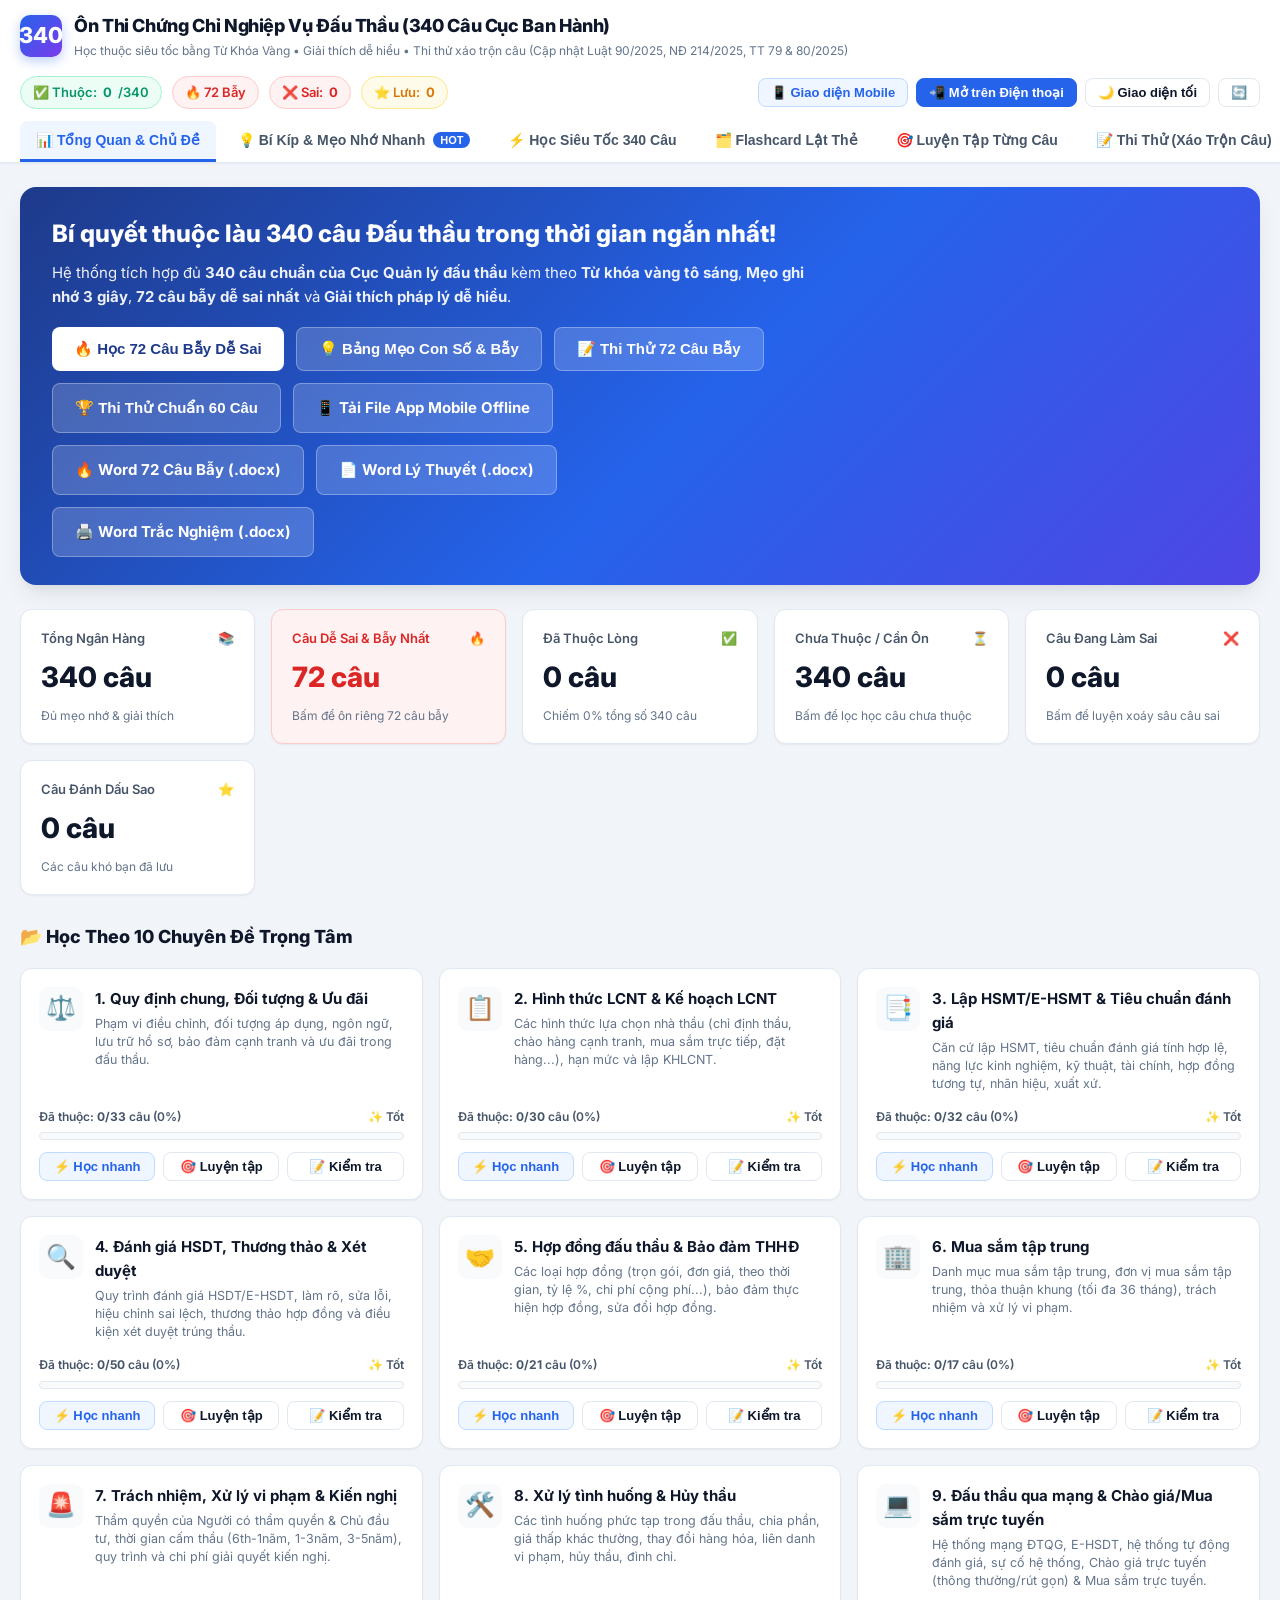
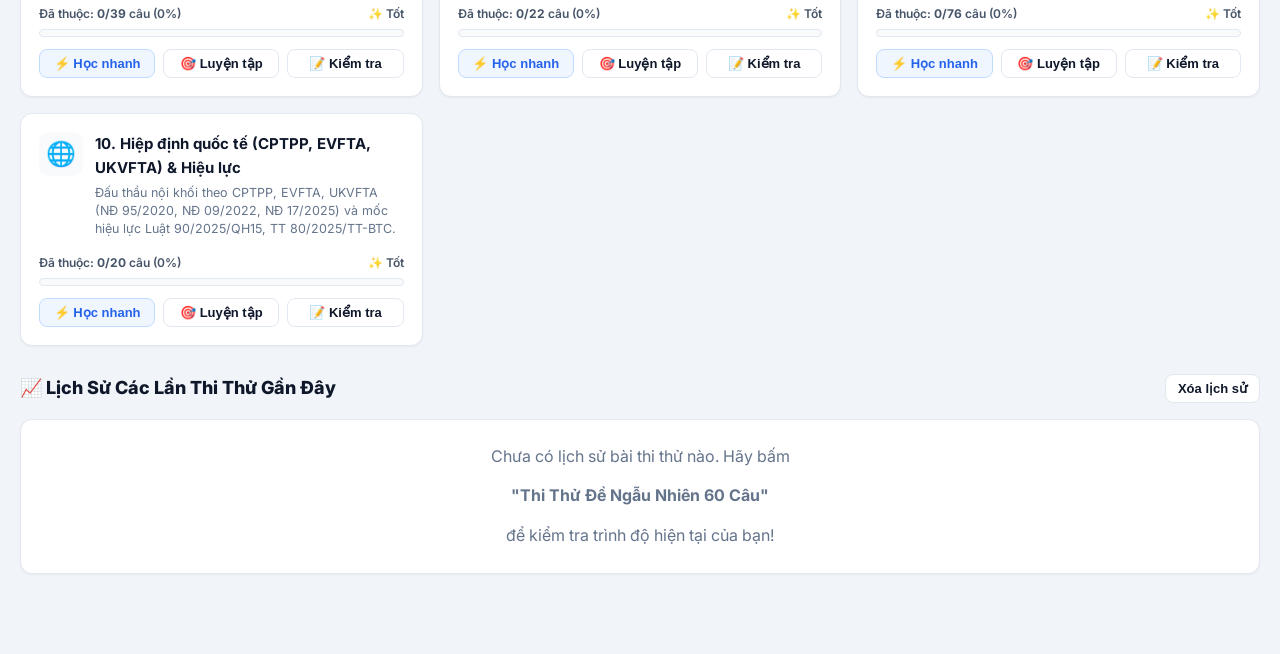
==== index.html @ 9c7d1724 "Build phan mem on thi 340 cau Dau thau (Web, Mobile PWA, Word & PDF)" ====
<!DOCTYPE html>
<html lang="vi" data-theme="light">
<head>
  <meta charset="UTF-8" />
  <meta name="viewport" content="width=device-width, initial-scale=1.0, maximum-scale=1.0, user-scalable=no, viewport-fit=cover" />
  <meta name="theme-color" content="#1e3a8a" />
  <meta name="apple-mobile-web-app-capable" content="yes" />
  <meta name="apple-mobile-web-app-status-bar-style" content="black-translucent" />
  <meta name="apple-mobile-web-app-title" content="Đấu Thầu 340" />
  <link rel="manifest" href="manifest.json" />
  <title>Học Nhanh 340 Câu Chứng Chỉ Đấu Thầu – Mẹo Nhớ & Thi Thử</title>
  <link rel="preconnect" href="https://fonts.googleapis.com">
  <link rel="preconnect" href="https://fonts.gstatic.com" crossorigin>
  <link href="https://fonts.googleapis.com/css2?family=Inter:wght@400;500;600;700;800&display=swap" rel="stylesheet">
  <link rel="stylesheet" href="styles.css" />
</head>
<body>
  <!-- Header -->
  <header class="app-header">
    <div class="header-top">
      <div class="brand">
        <div class="brand-logo">340</div>
        <div class="brand-text">
          <h1>Ôn Thi Chứng Chỉ Nghiệp Vụ Đấu Thầu (340 Câu Cục Ban Hành)</h1>
          <p>Học thuộc siêu tốc bằng Từ Khóa Vàng • Giải thích dễ hiểu • Thi thử xáo trộn câu (Cập nhật Luật 90/2025, NĐ 214/2025, TT 79 & 80/2025)</p>
        </div>
      </div>

      <div class="header-stats-bar">
        <span class="mini-stat success" onclick="openSpeedWithFilter('MASTERED')" style="cursor:pointer;" title="Số câu bạn đã đánh dấu thuộc lòng">
          ✅ Thuộc: <strong id="hdr-mastered">0</strong>/340
        </span>
        <span class="mini-stat danger" onclick="openSpeedWithFilter('TRAP')" style="cursor:pointer;" title="Bấm để xem 72 câu bẫy dễ sai nhất">
          🔥 72 Bẫy
        </span>
        <span class="mini-stat danger" onclick="openPracticeWithFilter('WRONG')" style="cursor:pointer;" title="Số câu bạn từng chọn sai">
          ❌ Sai: <strong id="hdr-wrong">0</strong>
        </span>
        <span class="mini-stat warning" onclick="openSpeedWithFilter('BOOKMARKED')" style="cursor:pointer;" title="Số câu bạn đánh dấu sao">
          ⭐ Lưu: <strong id="hdr-bookmarked">0</strong>
        </span>
      </div>

      <div class="header-actions">
        <button class="btn btn-sm btn-outline-primary" id="btn-mobile-view-toggle" title="Chuyển đổi giao diện Điện thoại / Máy tính">
          📱 Giao diện Mobile
        </button>
        <button class="btn btn-sm btn-primary" id="btn-open-qr-modal" title="Quét mã QR hoặc tải bản Mobile Offline về điện thoại">
          📲 Mở trên Điện thoại
        </button>
        <button class="btn btn-sm" id="btn-theme-toggle" title="Đổi giao diện Sáng / Tối">
          🌙 Tối
        </button>
        <button class="btn btn-sm" id="btn-reset-progress" title="Xóa tiến độ học để học lại từ đầu">
          🔄
        </button>
      </div>
    </div>

    <nav class="nav-tabs">
      <button class="nav-tab active" data-tab="tab-dashboard">
        📊 Tổng Quan & Chủ Đề
      </button>
      <button class="nav-tab" data-tab="tab-tips">
        💡 Bí Kíp & Mẹo Nhớ Nhanh <span class="nav-badge">HOT</span>
      </button>
      <button class="nav-tab" data-tab="tab-speed">
        ⚡ Học Siêu Tốc 340 Câu
      </button>
      <button class="nav-tab" data-tab="tab-flashcard">
        🗂️ Flashcard Lật Thẻ
      </button>
      <button class="nav-tab" data-tab="tab-practice">
        🎯 Luyện Tập Từng Câu
      </button>
      <button class="nav-tab" data-tab="tab-exam">
        📝 Thi Thử (Xáo Trộn Câu)
      </button>
    </nav>
  </header>

  <!-- Main Content -->
  <main class="main-container">
    <!-- TAB 1: DASHBOARD -->
    <section id="tab-dashboard" class="tab-panel active">
      <div class="hero-banner">
        <div class="hero-content">
          <h2>Bí quyết thuộc làu 340 câu Đấu thầu trong thời gian ngắn nhất!</h2>
          <p>
            Hệ thống tích hợp đủ <strong>340 câu chuẩn của Cục Quản lý đấu thầu</strong> kèm theo <strong>Từ khóa vàng tô sáng</strong>, <strong>Mẹo ghi nhớ 3 giây</strong>, <strong>72 câu bẫy dễ sai nhất</strong> và <strong>Giải thích pháp lý dễ hiểu</strong>.
          </p>
          <div class="hero-actions">
            <button class="btn btn-lg btn-white" onclick="openSpeedWithFilter('TRAP')">
              🔥 Học 72 Câu Bẫy Dễ Sai
            </button>
            <button class="btn btn-lg btn-glass" onclick="switchTab('tab-tips')">
              💡 Bảng Mẹo Con Số & Bẫy
            </button>
            <button class="btn btn-lg btn-glass" onclick="startTrapExam()">
              📝 Thi Thử 72 Câu Bẫy
            </button>
            <button class="btn btn-lg btn-glass" onclick="startQuickExam(60, 60)">
              🏆 Thi Thử Chuẩn 60 Câu
            </button>
            <a class="btn btn-lg btn-glass" href="On_Thi_Dau_Thau_340_Mobile_Offline.html" download>
              📱 Tải File App Mobile Offline
            </a>
            <a class="btn btn-lg btn-glass" href="3_Bo_72_Cau_Hoi_De_Sai_Va_Nhieu_Bay_Nhat.docx" download>
              🔥 Word 72 Câu Bẫy (.docx)
            </a>
            <a class="btn btn-lg btn-glass" href="1_Tai_Lieu_Hoc_Ly_Thuyet_Va_Meo_Nho_340_Cau_Dau_Thau.docx" download>
              📄 Word Lý Thuyết (.docx)
            </a>
            <a class="btn btn-lg btn-glass" href="2_Bo_De_Trac_Nghiem_340_Cau_In_Tiet_Kiem_Giay.docx" download>
              🖨️ Word Trắc Nghiệm (.docx)
            </a>
          </div>
        </div>
      </div>

      <div class="stats-grid">
        <div class="stat-card" onclick="openSpeedWithFilter('ALL')">
          <div class="stat-card-header">
            <span>Tổng Ngân Hàng</span>
            <span>📚</span>
          </div>
          <div class="stat-card-value">340 câu</div>
          <div class="stat-card-sub">Đủ mẹo nhớ & giải thích</div>
        </div>

        <div class="stat-card" onclick="openSpeedWithFilter('TRAP')" style="border-color: var(--danger-border); background: var(--danger-light);">
          <div class="stat-card-header">
            <span style="color:var(--danger)">Câu Dễ Sai & Bẫy Nhất</span>
            <span>🔥</span>
          </div>
          <div class="stat-card-value" style="color:var(--danger)">72 câu</div>
          <div class="stat-card-sub">Bấm để ôn riêng 72 câu bẫy</div>
        </div>

        <div class="stat-card" onclick="openSpeedWithFilter('MASTERED')">
          <div class="stat-card-header">
            <span>Đã Thuộc Lòng</span>
            <span>✅</span>
          </div>
          <div class="stat-card-value" id="dash-mastered">0</div>
          <div class="stat-card-sub" id="dash-mastered-pct">Chiếm 0% tổng số câu</div>
        </div>

        <div class="stat-card" onclick="openSpeedWithFilter('UNLEARNED')">
          <div class="stat-card-header">
            <span>Chưa Thuộc / Cần Ôn</span>
            <span>⏳</span>
          </div>
          <div class="stat-card-value" id="dash-unlearned">340</div>
          <div class="stat-card-sub">Bấm để lọc học câu chưa thuộc</div>
        </div>

        <div class="stat-card" onclick="openPracticeWithFilter('WRONG')">
          <div class="stat-card-header">
            <span>Câu Đang Làm Sai</span>
            <span>❌</span>
          </div>
          <div class="stat-card-value" id="dash-wrong">0</div>
          <div class="stat-card-sub">Bấm để luyện xoáy sâu câu sai</div>
        </div>

        <div class="stat-card" onclick="openSpeedWithFilter('BOOKMARKED')">
          <div class="stat-card-header">
            <span>Câu Đánh Dấu Sao</span>
            <span>⭐</span>
          </div>
          <div class="stat-card-value" id="dash-bookmarked">0</div>
          <div class="stat-card-sub">Các câu khó bạn đã lưu</div>
        </div>
      </div>

      <div class="section-header">
        <div class="section-title">📂 Học Theo 10 Chuyên Đề Trọng Tâm</div>
      </div>
      <div id="topics-grid-container" class="topics-grid"></div>

      <div class="section-header">
        <div class="section-title">📈 Lịch Sử Các Lần Thi Thử Gần Đây</div>
        <button class="btn btn-sm" id="btn-clear-history">Xóa lịch sử</button>
      </div>
      <div id="exam-history-container"></div>
    </section>

    <!-- TAB 2: MASTER TIPS (BÍ KÍP & MẸO NHỚ NHANH) -->
    <section id="tab-tips" class="tab-panel">
      <div class="toolbar-card">
        <div class="toolbar-row" style="justify-content: space-between;">
          <div>
            <h2 style="font-size: 18px; font-weight: 800; margin-bottom: 4px;">
              💡 Tổng Hợp Bí Kíp & Mẹo Ghi Nhớ Hệ Thống 340 Câu
            </h2>
            <p style="font-size: 13px; color: var(--text-secondary);">
              Đọc kỹ 6 bảng quy luật dưới đây giúp bạn giải quyết nhanh hơn 200/340 câu chỉ trong 3 giây! <strong>Chạm vào từng nút [Câu #]</strong> để xem ngay câu hỏi đó.
            </p>
          </div>
          <div class="search-input-wrap" style="max-width: 340px;">
            <span class="search-icon">🔍</span>
            <input type="text" id="tips-search-input" class="input-control" placeholder="Tìm mẹo (VD: 500 triệu, 05 ngày, cấm thầu, bẫy...)" />
          </div>
        </div>
      </div>

      <div id="master-tips-container"></div>
    </section>

    <!-- TAB 3: SPEED STUDY (HỌC SIÊU TỐC 340 CÂU) -->
    <section id="tab-speed" class="tab-panel">
      <div class="toolbar-card collapsible-mobile expanded" id="speed-toolbar-card">
        <button class="btn mobile-filter-toggle-btn" onclick="toggleMobileFilter('speed-toolbar-card')">
          <span>🌪️ Bộ lọc & Chế độ Học Siêu Tốc</span>
          <span>Ẩn/Hiện ▾</span>
        </button>

        <div class="toolbar-collapsible-body">
          <div class="toolbar-row">
            <div class="search-input-wrap">
              <span class="search-icon">🔍</span>
              <input type="text" id="speed-search" class="input-control" placeholder="Tìm số câu (VD: 104) hoặc từ khóa..." />
            </div>

            <select id="speed-topic-filter" class="select-control">
              <option value="ALL">📂 Tất cả 10 chủ đề (340 câu)</option>
            </select>

            <select id="speed-range-filter" class="select-control">
              <option value="ALL">🔢 Tất cả cụm câu (1 - 340)</option>
              <option value="1-50">Cụm 1: Câu 1 – 50</option>
              <option value="51-100">Cụm 2: Câu 51 – 100</option>
              <option value="101-150">Cụm 3: Câu 101 – 150</option>
              <option value="151-200">Cụm 4: Câu 151 – 200</option>
              <option value="201-250">Cụm 5: Câu 201 – 250</option>
              <option value="251-300">Cụm 6: Câu 251 – 300</option>
              <option value="301-340">Cụm 7: Câu 301 – 340</option>
            </select>

            <select id="speed-status-filter" class="select-control">
              <option value="ALL">📌 Mọi trạng thái (340 câu)</option>
              <option value="TRAP">🔥 72 Câu Dễ Sai & Nhiều Bẫy Nhất</option>
              <option value="UNLEARNED">⏳ Chưa thuộc</option>
              <option value="MASTERED">✅ Đã thuộc lòng</option>
              <option value="WRONG">❌ Câu hay làm sai</option>
              <option value="BOOKMARKED">⭐ Câu đánh dấu sao</option>
            </select>
          </div>

          <div class="toolbar-row" style="justify-content: space-between;">
            <div class="mode-toggles">
              <label class="toggle-pill active" id="pill-hl-keywords">
                <input type="checkbox" id="chk-hl-keywords" checked style="display:none;" />
                ✨ Tô sáng Từ Khóa
              </label>

              <label class="toggle-pill" id="pill-only-correct">
                <input type="checkbox" id="chk-only-correct" style="display:none;" />
                🎯 Chỉ hiện Đáp Án Đúng
              </label>

              <label class="toggle-pill" id="pill-recall-mask">
                <input type="checkbox" id="chk-recall-mask" style="display:none;" />
                🙈 Tự nhẩm (Che đáp án)
              </label>

              <button class="btn btn-sm" id="btn-speed-shuffle">
                🔀 Xáo trộn
              </button>
            </div>

            <div style="font-size: 13px; color: var(--text-secondary); font-weight: 600;">
              Hiển thị: <strong id="speed-count-label">340</strong> câu
            </div>
          </div>
        </div>
      </div>

      <div id="speed-list-container"></div>

      <div class="pagination-bar" id="speed-pagination"></div>
    </section>

    <!-- TAB 4: FLASHCARDS (THẺ GHI NHỚ) -->
    <section id="tab-flashcard" class="tab-panel">
      <div class="toolbar-card">
        <div class="toolbar-row" style="justify-content: space-between;">
          <div style="display:flex; gap: 8px; flex-wrap: wrap; align-items: center; flex:1;">
            <select id="fc-topic-filter" class="select-control" style="flex:1; min-width:160px;">
              <option value="ALL">📂 Tất cả 10 chủ đề</option>
            </select>

            <select id="fc-status-filter" class="select-control" style="flex:1; min-width:160px;">
              <option value="ALL">📌 Tất cả thẻ (340)</option>
              <option value="TRAP">🔥 Chỉ 72 thẻ Câu Dễ Sai & Bẫy Nhất</option>
              <option value="UNLEARNED">⏳ Chỉ thẻ Chưa thuộc</option>
              <option value="WRONG">❌ Chỉ thẻ Hay sai</option>
              <option value="BOOKMARKED">⭐ Chỉ thẻ Đánh dấu sao</option>
              <option value="MASTERED">✅ Chỉ thẻ Đã thuộc</option>
            </select>

            <button class="btn btn-sm btn-outline-primary" id="btn-fc-shuffle">
              🔀 Xáo trộn thẻ
            </button>
          </div>

          <div style="font-size: 13.5px; font-weight: 800; color: var(--primary);">
            Thẻ <span id="fc-index-label">1 / 340</span>
          </div>
        </div>
      </div>

      <div class="mobile-swipe-hint">
        👆 Chạm vào thẻ để lật • Vuốt ngang Trái / Phải để chuyển thẻ tiếp theo
      </div>

      <div class="flashcard-container">
        <div class="flashcard-stage">
          <div class="flashcard-box" id="flashcard-box">
            <!-- Dynamic Flashcard Content -->
          </div>
          <div class="fc-hint">
            Phím tắt nhanh: <span class="kbd">Space</span> Lật thẻ • <span class="kbd">←</span> / <span class="kbd">→</span> Chuyển thẻ • <span class="kbd">1</span> Cần ôn lại • <span class="kbd">2</span> Đã thuộc lòng • <span class="kbd">S</span> Đánh dấu sao
          </div>
        </div>

        <div class="fc-controls">
          <button class="btn" id="btn-fc-prev">⬅️ Trước</button>
          <button class="btn btn-outline-warning" id="btn-fc-learning">⏳ Cần ôn</button>
          <button class="btn btn-primary" id="btn-fc-flip">🔄 Lật thẻ</button>
          <button class="btn btn-success" id="btn-fc-mastered">✅ Đã thuộc!</button>
          <button class="btn" id="btn-fc-next">Tiếp ➡️</button>
        </div>
      </div>
    </section>

    <!-- TAB 5: INTERACTIVE PRACTICE (LUYỆN TẬP TỪNG CÂU) -->
    <section id="tab-practice" class="tab-panel">
      <div class="toolbar-card collapsible-mobile" id="prac-toolbar-card">
        <button class="btn mobile-filter-toggle-btn" onclick="toggleMobileFilter('prac-toolbar-card')">
          <span>🎯 Bộ lọc Luyện Tập (<strong id="mob-prac-stat-inline">Đúng: 0 | Sai: 0</strong>)</span>
          <span>Đổi bộ lọc ▾</span>
        </button>

        <div class="toolbar-collapsible-body">
          <div class="toolbar-row" style="justify-content: space-between;">
            <div style="display:flex; gap: 10px; flex-wrap: wrap; align-items: center;">
              <select id="prac-topic-filter" class="select-control">
                <option value="ALL">📂 Tất cả 10 chủ đề (340 câu)</option>
              </select>

              <select id="prac-range-filter" class="select-control">
                <option value="ALL">🔢 Tất cả cụm câu (1 - 340)</option>
                <option value="1-50">Cụm 1: Câu 1 – 50</option>
                <option value="51-100">Cụm 2: Câu 51 – 100</option>
                <option value="101-150">Cụm 3: Câu 101 – 150</option>
                <option value="151-200">Cụm 4: Câu 151 – 200</option>
                <option value="201-250">Cụm 5: Câu 201 – 250</option>
                <option value="251-300">Cụm 6: Câu 251 – 300</option>
                <option value="301-340">Cụm 7: Câu 301 – 340</option>
              </select>

              <select id="prac-status-filter" class="select-control">
                <option value="ALL">📌 Tất cả câu hỏi</option>
                <option value="TRAP">🔥 Chỉ 72 câu Dễ Sai & Bẫy Nhất</option>
                <option value="UNLEARNED">⏳ Chỉ câu Chưa thuộc</option>
                <option value="WRONG">❌ Chỉ câu Hay làm sai</option>
                <option value="BOOKMARKED">⭐ Chỉ câu Đánh dấu sao</option>
                <option value="MASTERED">✅ Chỉ câu Đã thuộc</option>
              </select>

              <label class="toggle-pill" id="pill-prac-shuffle-q">
                <input type="checkbox" id="chk-prac-shuffle-q" style="display:none;" />
                🔀 Xáo trộn câu
              </label>

              <label class="toggle-pill" id="pill-prac-shuffle-opt">
                <input type="checkbox" id="chk-prac-shuffle-opt" style="display:none;" />
                🎲 Xáo trộn đáp án
              </label>
            </div>

            <div style="display:flex; align-items:center; gap: 8px;">
              <span style="font-size: 13px; font-weight: 700; color: var(--text-secondary);">
                Đúng: <strong id="prac-score-correct" style="color:var(--success)">0</strong> |
                Sai: <strong id="prac-score-wrong" style="color:var(--danger)">0</strong>
              </span>
              <button class="btn btn-sm" id="btn-prac-reset-session">Làm mới</button>
            </div>
          </div>
        </div>
      </div>

      <div class="mobile-swipe-hint">
        👆 Chạm chọn đáp án A/B/C/D • Vuốt ngang Trái / Phải để chuyển câu
      </div>

      <div class="exam-layout">
        <div id="prac-question-area"></div>

        <aside class="exam-sidebar">
          <div style="display:flex; justify-content:space-between; align-items:center; margin-bottom:10px;">
            <h3 style="font-size:14.5px; font-weight:800;">Bảng Câu Hỏi Luyện Tập</h3>
            <span id="prac-progress-text" style="font-size:12.5px; color:var(--text-muted); font-weight:600;">1 / 340</span>
          </div>
          <div id="prac-palette" class="palette-grid"></div>
          <div style="font-size: 12px; color: var(--text-muted); line-height: 1.5;">
            💡 <strong>Mẹo thao tác nhanh:</strong> Bấm phím <span class="kbd">A</span> <span class="kbd">B</span> <span class="kbd">C</span> <span class="kbd">D</span> hoặc <span class="kbd">1</span> <span class="kbd">2</span> <span class="kbd">3</span> <span class="kbd">4</span> để chọn đáp án; bấm <span class="kbd">Enter</span> hoặc <span class="kbd">→</span> để sang câu kế tiếp.
          </div>
        </aside>
      </div>
    </section>

    <!-- TAB 6: EXAM MODE (THI THỬ & KIỂM TRA XÁO TRỘN CÂU) -->
    <section id="tab-exam" class="tab-panel">
      <!-- Exam Setup View -->
      <div id="exam-setup-view">
        <div class="toolbar-card" style="padding: 20px;">
          <h2 style="font-size: 20px; font-weight: 800; margin-bottom: 6px;">
            📝 Phòng Thi Thử & Kiểm Tra Xáo Trộn Câu Hỏi
          </h2>
          <p style="font-size: 13.5px; color: var(--text-secondary); margin-bottom: 16px;">
            Chọn một chế độ đề thi chuẩn dưới đây hoặc tự cấu hình đề kiểm tra theo ý muốn.
          </p>

          <div class="stats-grid" style="margin-bottom: 20px;">
            <div class="stat-card" style="border-color: var(--primary-border); background: var(--primary-light);" onclick="startQuickExam(60, 60, 'ALL', true)">
              <div class="stat-card-header">
                <span style="color:var(--primary)">ĐỀ CHUẨN SÁT HẠCH</span>
                <span>🏆</span>
              </div>
              <div class="stat-card-value" style="color:var(--primary)">60 câu / 60p</div>
              <div class="stat-card-sub">Phân bổ đều 10 chủ đề • Xáo trộn</div>
            </div>

            <div class="stat-card" style="border-color: var(--danger-border); background: var(--danger-light);" onclick="startTrapExam()">
              <div class="stat-card-header">
                <span style="color:var(--danger)">ĐỀ 72 CÂU BẪY DỄ SAI</span>
                <span>🔥</span>
              </div>
              <div class="stat-card-value" style="color:var(--danger)">72 câu / 60p</div>
              <div class="stat-card-sub">Kiểm tra riêng 72 câu nhiều bẫy nhất</div>
            </div>

            <div class="stat-card" onclick="startQuickExam(30, 30, 'ALL', false)">
              <div class="stat-card-header">
                <span>ĐỀ KIỂM TRA NHANH</span>
                <span>⚡</span>
              </div>
              <div class="stat-card-value">30 câu / 30p</div>
              <div class="stat-card-sub">Lấy ngẫu nhiên 30 câu bất kỳ</div>
            </div>

            <div class="stat-card" onclick="startWeaknessExam()">
              <div class="stat-card-header">
                <span>ĐỀ XOÁY SÂU CÂU SAI</span>
                <span>🎯</span>
              </div>
              <div class="stat-card-value">Ôn Điểm Yếu</div>
              <div class="stat-card-sub">Ưu tiên câu bạn làm sai / chưa thuộc</div>
            </div>
          </div>

          <div style="border-top: 1px solid var(--border-color); padding-top: 16px;">
            <h3 style="font-size: 15px; font-weight: 800; margin-bottom: 12px;">⚙️ Tự Tạo Đề Kiểm Tra Tùy Chỉnh</h3>
            <div class="toolbar-row" style="gap: 12px;">
              <div style="flex:1; min-width:140px;">
                <label style="display:block; font-size:12px; font-weight:700; margin-bottom:4px;">Số lượng câu:</label>
                <select id="custom-exam-count" class="select-control">
                  <option value="20">20 câu</option>
                  <option value="30">30 câu</option>
                  <option value="50">50 câu</option>
                  <option value="60" selected>60 câu (Chuẩn thi)</option>
                  <option value="100">100 câu</option>
                  <option value="340">Tất cả (340 câu)</option>
                </select>
              </div>

              <div style="flex:1; min-width:140px;">
                <label style="display:block; font-size:12px; font-weight:700; margin-bottom:4px;">Thời gian:</label>
                <select id="custom-exam-time" class="select-control">
                  <option value="15">15 phút</option>
                  <option value="30">30 phút</option>
                  <option value="45">45 phút</option>
                  <option value="60" selected>60 phút</option>
                  <option value="90">90 phút</option>
                  <option value="0">Không giới hạn</option>
                </select>
              </div>

              <div style="flex:1; min-width:180px;">
                <label style="display:block; font-size:12px; font-weight:700; margin-bottom:4px;">Chủ đề kiểm tra:</label>
                <select id="custom-exam-topic" class="select-control">
                  <option value="ALL">Tất cả 10 chủ đề</option>
                </select>
              </div>

              <div style="flex:1; min-width:160px;">
                <label style="display:block; font-size:12px; font-weight:700; margin-bottom:4px;">Từ câu – Đến câu:</label>
                <div style="display:flex; align-items:center; gap:6px;">
                  <input type="number" id="custom-exam-from" class="input-control" value="1" min="1" max="340" />
                  <span>-</span>
                  <input type="number" id="custom-exam-to" class="input-control" value="340" min="1" max="340" />
                </div>
              </div>
            </div>

            <div class="toolbar-row" style="margin-top: 14px; justify-content: space-between;">
              <div class="mode-toggles">
                <label class="toggle-pill active" id="pill-exam-shuffle-q">
                  <input type="checkbox" id="chk-exam-shuffle-q" checked style="display:none;" />
                  🔀 Xáo trộn câu hỏi
                </label>
                <label class="toggle-pill" id="pill-exam-shuffle-opt">
                  <input type="checkbox" id="chk-exam-shuffle-opt" style="display:none;" />
                  🎲 Xáo trộn phương án
                </label>
              </div>

              <button class="btn btn-lg btn-primary" id="btn-start-custom-exam" style="width:100%; max-width:320px;">
                🚀 Bắt Đầu Làm Bài Kiểm Tra
              </button>
            </div>
          </div>
        </div>
      </div>

      <!-- Active Exam & Result View -->
      <div id="exam-active-view" style="display:none;">
        <div id="exam-result-banner" style="display:none; margin-bottom: 16px;"></div>

        <div class="exam-layout">
          <div id="exam-main-column">
            <!-- Single question or full review list -->
          </div>

          <aside class="exam-sidebar">
            <div class="timer-box" id="exam-timer-display">60:00</div>

            <div style="display:flex; justify-content:space-between; font-size:13px; font-weight:700; margin-bottom:10px;">
              <span>Đã trả lời: <strong id="exam-answered-count">0/60</strong></span>
              <span>Đặt cờ: <strong id="exam-flagged-count">0</strong></span>
            </div>

            <div id="exam-palette" class="palette-grid"></div>

            <div style="display:flex; flex-direction:column; gap:8px;">
              <button class="btn btn-primary" id="btn-submit-exam" style="width:100%;">
                📤 Nộp Bài & Chấm Điểm
              </button>
              <button class="btn btn-sm" id="btn-exit-exam" style="width:100%;">
                ⬅️ Quay lại tạo đề mới
              </button>
            </div>
          </aside>
        </div>
      </div>
    </section>
  </main>

  <!-- Mobile Sticky Action Bar (Shown on Mobile during Practice or Active Exam) -->
  <div class="mobile-action-bar" id="mobile-action-bar">
    <button class="btn" id="mob-act-prev">⬅️ Trước</button>
    <button class="btn btn-outline-primary" id="mob-act-palette" style="flex:1;">
      📋 Bảng câu (<span id="mob-act-progress">1/60</span>)
    </button>
    <button class="btn btn-primary" id="mob-act-next">Tiếp ➡️</button>
  </div>

  <!-- Mobile Bottom Navigation Bar -->
  <nav class="mobile-bottom-nav" id="mobile-bottom-nav">
    <button class="mob-nav-item active" data-tab="tab-dashboard">
      <span class="mob-nav-icon">📊</span>
      <span class="mob-nav-label">Tổng quan</span>
    </button>
    <button class="mob-nav-item" data-tab="tab-tips">
      <span class="mob-nav-icon">💡</span>
      <span class="mob-nav-label">Mẹo nhớ</span>
    </button>
    <button class="mob-nav-item" data-tab="tab-speed">
      <span class="mob-nav-icon">⚡</span>
      <span class="mob-nav-label">Học nhanh</span>
    </button>
    <button class="mob-nav-item" data-tab="tab-flashcard">
      <span class="mob-nav-icon">🗂️</span>
      <span class="mob-nav-label">Thẻ lật</span>
    </button>
    <button class="mob-nav-item" data-tab="tab-practice">
      <span class="mob-nav-icon">🎯</span>
      <span class="mob-nav-label">Luyện câu</span>
    </button>
    <button class="mob-nav-item" data-tab="tab-exam">
      <span class="mob-nav-icon">📝</span>
      <span class="mob-nav-label">Thi thử</span>
    </button>
  </nav>

  <!-- Mobile Bottom-Sheet Drawer for Question Palette -->
  <div class="mobile-drawer-overlay" id="mobile-palette-drawer">
    <div class="mobile-drawer">
      <div class="drawer-handle"></div>
      <div style="display:flex; justify-content:space-between; align-items:center;">
        <h3 id="mob-drawer-title" style="font-size:16px; font-weight:800;">Bảng Chọn Câu Hỏi Nhanh</h3>
        <button class="btn btn-sm" id="btn-close-mob-drawer">✖ Đóng</button>
      </div>
      <div id="mob-drawer-timer-row" style="display:none; justify-content:space-between; align-items:center; padding:8px 12px; border-radius:8px; background:var(--primary-light); color:var(--primary); font-weight:800;">
        <span id="mob-drawer-timer">⏱️ 60:00</span>
        <span id="mob-drawer-answered">Đã làm: 0/60</span>
      </div>
      <div id="mob-drawer-grid" class="palette-grid" style="max-height:48vh;"></div>
      <div id="mob-drawer-exam-actions" style="display:none; gap:8px;">
        <button class="btn btn-primary" id="mob-drawer-submit-btn" style="flex:1;">📤 Nộp Bài Chấm Điểm</button>
        <button class="btn" id="mob-drawer-exit-btn">Thoát đề</button>
      </div>
    </div>
  </div>

  <!-- Modal for viewing a specific question from Master Cheat-Sheet -->
  <div class="modal-overlay" id="question-modal">
    <div class="modal-content">
      <div class="modal-header">
        <h3 id="modal-title" style="font-size: 17px; font-weight: 800;">Chi tiết câu hỏi</h3>
        <button class="btn btn-sm" id="btn-close-modal">✖ Đóng</button>
      </div>
      <div id="modal-body"></div>
    </div>
  </div>

  <!-- Modal for Mobile QR Code & Offline File Instructions -->
  <div class="modal-overlay" id="qr-mobile-modal">
    <div class="modal-content" style="max-width: 540px;">
      <div class="modal-header">
        <h3 style="font-size: 17px; font-weight: 800;">📲 Học & Luyện Thi Trên Điện Thoại</h3>
        <button class="btn btn-sm" id="btn-close-qr-modal">✖ Đóng</button>
      </div>
      <div style="display:flex; flex-direction:column; gap:16px;">
        <div style="background:var(--primary-light); border:1px solid var(--primary-border); border-radius:12px; padding:16px; text-align:center;">
          <h4 style="font-size:15px; font-weight:800; color:var(--primary); margin-bottom:6px;">
            Cách 1: Quét Mã QR Mở Trực Tuyến Trên Điện Thoại (Mọi mạng 4G/5G/Wi-Fi)
          </h4>
          <p style="font-size:13px; color:var(--text-secondary); margin-bottom:12px;">
            Dùng Camera iPhone hoặc Zalo trên điện thoại quét mã dưới đây để mở ngay:
          </p>
          <div style="background:#ffffff; padding:12px; border-radius:12px; display:inline-block; box-shadow:var(--shadow-sm);">
            <svg xmlns="http://www.w3.org/2000/svg" width="165" height="165" class="segno"><path transform="scale(5)" class="qrline" stroke="#000" d="M2 2.5h7m1 0h1m2 0h3m2 0h1m1 0h3m1 0h7m-29 1h1m5 0h1m1 0h2m4 0h1m3 0h1m1 0h1m1 0h1m5 0h1m-29 1h1m1 0h3m1 0h1m6 0h1m4 0h1m1 0h1m1 0h1m1 0h3m1 0h1m-29 1h1m1 0h3m1 0h1m1 0h1m1 0h2m1 0h5m1 0h1m2 0h1m1 0h3m1 0h1m-29 1h1m1 0h3m1 0h1m2 0h2m3 0h3m2 0h2m1 0h1m1 0h3m1 0h1m-29 1h1m5 0h1m5 0h2m5 0h2m1 0h1m5 0h1m-29 1h7m1 0h1m1 0h1m1 0h1m1 0h1m1 0h1m1 0h1m1 0h1m1 0h7m-21 1h1m7 0h3m1 0h1m-21 1h1m1 0h2m1 0h3m2 0h1m3 0h1m2 0h2m1 0h1m1 0h1m2 0h1m1 0h2m-28 1h4m4 0h1m1 0h1m2 0h1m1 0h1m2 0h6m3 0h1m-29 1h2m1 0h1m2 0h1m1 0h1m7 0h3m1 0h2m1 0h2m1 0h2m-27 1h1m2 0h2m1 0h2m1 0h5m1 0h1m2 0h1m1 0h1m1 0h2m3 0h1m-29 1h2m3 0h5m2 0h2m1 0h1m1 0h1m2 0h1m4 0h2m-27 1h3m1 0h1m3 0h1m2 0h1m1 0h4m2 0h1m1 0h2m3 0h3m-27 1h5m1 0h2m4 0h1m1 0h1m2 0h1m2 0h3m1 0h3m-28 1h4m2 0h5m2 0h3m1 0h1m2 0h1m1 0h1m3 0h1m-28 1h1m1 0h1m3 0h1m1 0h1m1 0h2m2 0h1m3 0h1m2 0h1m1 0h3m1 0h1m-26 1h1m1 0h2m1 0h1m2 0h2m1 0h1m1 0h1m2 0h1m1 0h1m2 0h1m1 0h3m-28 1h1m1 0h1m3 0h7m2 0h2m3 0h3m3 0h1m-25 1h1m1 0h1m4 0h2m1 0h1m1 0h5m1 0h1m2 0h1m2 0h1m-26 1h2m1 0h1m1 0h1m1 0h1m1 0h4m1 0h12m-19 1h1m4 0h1m4 0h1m1 0h1m3 0h5m-29 1h7m1 0h2m1 0h3m2 0h1m2 0h2m1 0h1m1 0h2m1 0h1m-28 1h1m5 0h1m1 0h1m6 0h1m4 0h1m3 0h2m2 0h1m-29 1h1m1 0h3m1 0h1m3 0h2m2 0h1m2 0h2m1 0h5m1 0h3m-29 1h1m1 0h3m1 0h1m1 0h1m1 0h1m3 0h3m3 0h2m2 0h2m2 0h1m-29 1h1m1 0h3m1 0h1m1 0h1m1 0h1m1 0h1m1 0h1m2 0h5m1 0h1m2 0h1m1 0h1m-29 1h1m5 0h1m2 0h1m1 0h1m1 0h1m1 0h1m2 0h1m1 0h1m3 0h2m1 0h1m-28 1h7m1 0h3m4 0h1m2 0h4m3 0h1m1 0h1"/></svg>
          </div>
          <div style="margin-top:8px; font-weight:800; font-size:15px; color:var(--primary);">
            https://trongphuhappy.github.io/dauthau/ (hoặc mạng nội bộ: http://192.168.22.9:8080)
          </div>
          <p style="font-size:12px; color:var(--text-muted); margin-top:4px;">
            *(Mẹo: Sau khi mở trên Safari/Chrome điện thoại, bấm <strong>"Chia sẻ -> Thêm vào màn hình chính"</strong> để cài thành App dùng Offline)*
          </p>
        </div>

        <div style="background:var(--success-light); border:1px solid var(--success-border); border-radius:12px; padding:16px;">
          <h4 style="font-size:15px; font-weight:800; color:var(--success); margin-bottom:6px;">
            Cách 2 (Khuyên dùng): Gửi 1 File Offline qua Zalo sang Điện thoại (Dùng mọi lúc không cần mạng!)
          </h4>
          <p style="font-size:13px; color:var(--text-main); margin-bottom:12px;">
            Toàn bộ 340 câu hỏi, 72 câu bẫy, mẹo nhớ và phòng thi đã được đóng gói gọn vào <strong>1 file duy nhất</strong>. Bạn chỉ cần gửi file này qua <strong>Zalo (Truyền file / Cloud của tôi)</strong> sang điện thoại là bấm mở học được ngay cả khi đi đường, dùng 4G hoặc tắt máy tính!
          </p>
          <a class="btn btn-success" href="On_Thi_Dau_Thau_340_Mobile_Offline.html" download style="width:100%;">
            📥 Tải File App Mobile Độc Lập (On_Thi_Dau_Thau_340_Mobile_Offline.html)
          </a>
        </div>
      </div>
    </div>
  </div>

  <!-- Scripts -->
  <script src="tips-data.js"></script>
  <script src="questions-data.js"></script>
  <script src="app.js"></script>
</body>
</html>
---- styles.css ----
:root {
  --bg-body: #f1f5f9;
  --bg-card: #ffffff;
  --bg-subtle: #f8fafc;
  --bg-hover: #f1f5f9;
  --text-main: #0f172a;
  --text-secondary: #475569;
  --text-muted: #64748b;
  --border-color: #e2e8f0;
  --primary: #2563eb;
  --primary-hover: #1d4ed8;
  --primary-light: #eff6ff;
  --primary-border: #bfdbfe;
  --success: #059669;
  --success-light: #ecfdf5;
  --success-border: #a7f3d0;
  --warning: #d97706;
  --warning-light: #fffbeb;
  --warning-border: #fde68a;
  --danger: #dc2626;
  --danger-light: #fef2f2;
  --danger-border: #fecaca;
  --purple: #7c3aed;
  --purple-light: #f5f3ff;
  --purple-border: #ddd6fe;
  --hl-question: #fef08a;
  --hl-question-text: #854d0e;
  --hl-answer: #bbf7d0;
  --hl-answer-text: #14532d;
  --shadow-sm: 0 1px 2px 0 rgba(15, 23, 42, 0.05);
  --shadow-md: 0 4px 6px -1px rgba(15, 23, 42, 0.08), 0 2px 4px -2px rgba(15, 23, 42, 0.05);
  --shadow-lg: 0 10px 25px -5px rgba(15, 23, 42, 0.1), 0 8px 10px -6px rgba(15, 23, 42, 0.06);
  --radius-sm: 8px;
  --radius-md: 12px;
  --radius-lg: 16px;
}

[data-theme="dark"] {
  --bg-body: #0b1120;
  --bg-card: #1e293b;
  --bg-subtle: #0f172a;
  --bg-hover: #334155;
  --text-main: #f8fafc;
  --text-secondary: #cbd5e1;
  --text-muted: #94a3b8;
  --border-color: #334155;
  --primary: #3b82f6;
  --primary-hover: #60a5fa;
  --primary-light: rgba(59, 130, 246, 0.15);
  --primary-border: rgba(59, 130, 246, 0.35);
  --success: #10b981;
  --success-light: rgba(16, 185, 129, 0.15);
  --success-border: rgba(16, 185, 129, 0.35);
  --warning: #f59e0b;
  --warning-light: rgba(245, 158, 11, 0.15);
  --warning-border: rgba(245, 158, 11, 0.35);
  --danger: #ef4444;
  --danger-light: rgba(239, 68, 68, 0.15);
  --danger-border: rgba(239, 68, 68, 0.35);
  --purple: #8b5cf6;
  --purple-light: rgba(139, 92, 246, 0.15);
  --purple-border: rgba(139, 92, 246, 0.35);
  --hl-question: rgba(250, 204, 21, 0.28);
  --hl-question-text: #fde047;
  --hl-answer: rgba(34, 197, 94, 0.28);
  --hl-answer-text: #86efac;
}

* {
  box-sizing: border-box;
  margin: 0;
  padding: 0;
}

body {
  font-family: 'Inter', -apple-system, BlinkMacSystemFont, 'Segoe UI', Roboto, sans-serif;
  background-color: var(--bg-body);
  color: var(--text-main);
  line-height: 1.6;
  min-height: 100vh;
  display: flex;
  flex-direction: column;
}

/* Header & Navigation */
.app-header {
  background: var(--bg-card);
  border-bottom: 1px solid var(--border-color);
  position: sticky;
  top: 0;
  z-index: 100;
  box-shadow: var(--shadow-sm);
}

.header-top {
  max-width: 1400px;
  margin: 0 auto;
  padding: 12px 20px;
  display: flex;
  align-items: center;
  justify-content: space-between;
  gap: 16px;
  flex-wrap: wrap;
}

.brand {
  display: flex;
  align-items: center;
  gap: 12px;
}

.brand-logo {
  width: 42px;
  height: 42px;
  border-radius: 10px;
  background: linear-gradient(135deg, #2563eb, #7c3aed);
  color: #fff;
  display: flex;
  align-items: center;
  justify-content: center;
  font-size: 22px;
  font-weight: 800;
  box-shadow: 0 4px 12px rgba(37, 99, 235, 0.3);
}

.brand-text h1 {
  font-size: 18px;
  font-weight: 800;
  letter-spacing: -0.02em;
  color: var(--text-main);
}

.brand-text p {
  font-size: 12px;
  color: var(--text-muted);
}

.header-stats-bar {
  display: flex;
  align-items: center;
  gap: 10px;
  flex-wrap: wrap;
}

.mini-stat {
  display: inline-flex;
  align-items: center;
  gap: 6px;
  padding: 5px 12px;
  border-radius: 999px;
  font-size: 13px;
  font-weight: 600;
  background: var(--bg-subtle);
  border: 1px solid var(--border-color);
}

.mini-stat.success {
  background: var(--success-light);
  border-color: var(--success-border);
  color: var(--success);
}

.mini-stat.warning {
  background: var(--warning-light);
  border-color: var(--warning-border);
  color: var(--warning);
}

.mini-stat.danger {
  background: var(--danger-light);
  border-color: var(--danger-border);
  color: var(--danger);
}

.header-actions {
  display: flex;
  align-items: center;
  gap: 8px;
}

/* Main Navigation Tabs */
.nav-tabs {
  max-width: 1400px;
  margin: 0 auto;
  padding: 0 20px;
  display: flex;
  gap: 6px;
  overflow-x: auto;
  scrollbar-width: none;
}

.nav-tabs::-webkit-scrollbar {
  display: none;
}

.nav-tab {
  padding: 11px 16px;
  border: none;
  background: transparent;
  color: var(--text-secondary);
  font-size: 14px;
  font-weight: 600;
  cursor: pointer;
  border-bottom: 3px solid transparent;
  display: inline-flex;
  align-items: center;
  gap: 8px;
  white-space: nowrap;
  transition: all 0.15s ease;
}

.nav-tab:hover {
  color: var(--primary);
  background: var(--bg-hover);
  border-radius: 8px 8px 0 0;
}

.nav-tab.active {
  color: var(--primary);
  border-bottom-color: var(--primary);
  background: var(--primary-light);
  border-radius: 8px 8px 0 0;
}

.nav-badge {
  font-size: 11px;
  padding: 2px 7px;
  border-radius: 999px;
  background: var(--primary);
  color: #fff;
  font-weight: 700;
}

/* Main Container */
.main-container {
  max-width: 1400px;
  width: 100%;
  margin: 0 auto;
  padding: 24px 20px 60px;
  flex: 1;
}

.tab-panel {
  display: none;
  animation: fadeIn 0.2s ease;
}

.tab-panel.active {
  display: block;
}

@keyframes fadeIn {
  from { opacity: 0; transform: translateY(4px); }
  to { opacity: 1; transform: translateY(0); }
}

/* Buttons & Controls */
.btn {
  display: inline-flex;
  align-items: center;
  justify-content: center;
  gap: 7px;
  padding: 9px 16px;
  border-radius: var(--radius-sm);
  font-size: 14px;
  font-weight: 600;
  cursor: pointer;
  border: 1px solid var(--border-color);
  background: var(--bg-card);
  color: var(--text-main);
  transition: all 0.15s ease;
  text-decoration: none;
}

.btn:hover {
  background: var(--bg-hover);
}

.btn-sm {
  padding: 6px 12px;
  font-size: 13px;
}

.btn-lg {
  padding: 12px 22px;
  font-size: 15px;
}

.btn-primary {
  background: var(--primary);
  border-color: var(--primary);
  color: #ffffff;
}

.btn-primary:hover {
  background: var(--primary-hover);
}

.btn-success {
  background: var(--success);
  border-color: var(--success);
  color: #ffffff;
}

.btn-success:hover {
  opacity: 0.92;
}

.btn-warning {
  background: var(--warning);
  border-color: var(--warning);
  color: #ffffff;
}

.btn-danger {
  background: var(--danger);
  border-color: var(--danger);
  color: #ffffff;
}

.btn-outline-primary {
  background: var(--primary-light);
  border-color: var(--primary-border);
  color: var(--primary);
}

.btn-outline-success {
  background: var(--success-light);
  border-color: var(--success-border);
  color: var(--success);
}

.btn-outline-warning {
  background: var(--warning-light);
  border-color: var(--warning-border);
  color: var(--warning);
}

.btn-outline-danger {
  background: var(--danger-light);
  border-color: var(--danger-border);
  color: var(--danger);
}

/* Dashboard Cards */
.hero-banner {
  background: linear-gradient(135deg, #1e3a8a 0%, #2563eb 55%, #4f46e5 100%);
  color: #ffffff;
  border-radius: var(--radius-lg);
  padding: 28px 32px;
  margin-bottom: 24px;
  display: flex;
  align-items: center;
  justify-content: space-between;
  gap: 24px;
  flex-wrap: wrap;
  box-shadow: var(--shadow-lg);
}

.hero-content {
  max-width: 760px;
}

.hero-content h2 {
  font-size: 24px;
  font-weight: 800;
  margin-bottom: 8px;
}

.hero-content p {
  font-size: 15px;
  opacity: 0.92;
  margin-bottom: 18px;
}

.hero-actions {
  display: flex;
  gap: 12px;
  flex-wrap: wrap;
}

.hero-actions .btn {
  border: none;
  font-weight: 700;
}

.btn-white {
  background: #ffffff;
  color: #1e3a8a;
}

.btn-white:hover {
  background: #eff6ff;
}

.btn-glass {
  background: rgba(255, 255, 255, 0.18);
  color: #ffffff;
  backdrop-filter: blur(6px);
  border: 1px solid rgba(255, 255, 255, 0.3) !important;
}

.btn-glass:hover {
  background: rgba(255, 255, 255, 0.28);
}

.stats-grid {
  display: grid;
  grid-template-columns: repeat(auto-fit, minmax(210px, 1fr));
  gap: 16px;
  margin-bottom: 28px;
}

.stat-card {
  background: var(--bg-card);
  border: 1px solid var(--border-color);
  border-radius: var(--radius-md);
  padding: 18px 20px;
  box-shadow: var(--shadow-sm);
  display: flex;
  flex-direction: column;
  gap: 6px;
  cursor: pointer;
  transition: transform 0.15s ease, box-shadow 0.15s ease;
}

.stat-card:hover {
  transform: translateY(-2px);
  box-shadow: var(--shadow-md);
}

.stat-card-header {
  display: flex;
  align-items: center;
  justify-content: space-between;
  font-size: 13px;
  font-weight: 600;
  color: var(--text-secondary);
}

.stat-card-value {
  font-size: 28px;
  font-weight: 800;
  color: var(--text-main);
}

.stat-card-sub {
  font-size: 12px;
  color: var(--text-muted);
}

/* Topics Grid */
.section-header {
  display: flex;
  align-items: center;
  justify-content: space-between;
  margin-bottom: 16px;
  gap: 12px;
  flex-wrap: wrap;
}

.section-title {
  font-size: 18px;
  font-weight: 800;
  color: var(--text-main);
  display: flex;
  align-items: center;
  gap: 8px;
}

.topics-grid {
  display: grid;
  grid-template-columns: repeat(auto-fill, minmax(320px, 1fr));
  gap: 16px;
  margin-bottom: 28px;
}

.topic-card {
  background: var(--bg-card);
  border: 1px solid var(--border-color);
  border-radius: var(--radius-md);
  padding: 18px;
  box-shadow: var(--shadow-sm);
  display: flex;
  flex-direction: column;
  justify-content: space-between;
  gap: 14px;
  transition: all 0.15s ease;
}

.topic-card:hover {
  border-color: var(--primary-border);
  box-shadow: var(--shadow-md);
}

.topic-card-top {
  display: flex;
  align-items: flex-start;
  gap: 12px;
}

.topic-icon {
  font-size: 24px;
  width: 44px;
  height: 44px;
  border-radius: 10px;
  background: var(--bg-subtle);
  display: flex;
  align-items: center;
  justify-content: center;
  flex-shrink: 0;
}

.topic-info h3 {
  font-size: 15px;
  font-weight: 700;
  margin-bottom: 4px;
  color: var(--text-main);
}

.topic-info p {
  font-size: 12.5px;
  color: var(--text-muted);
  line-height: 1.45;
}

.progress-bar-wrap {
  width: 100%;
  height: 8px;
  background: var(--bg-subtle);
  border-radius: 999px;
  overflow: hidden;
  border: 1px solid var(--border-color);
}

.progress-bar-fill {
  height: 100%;
  background: linear-gradient(90deg, #2563eb, #10b981);
  border-radius: 999px;
  transition: width 0.3s ease;
}

.topic-meta {
  display: flex;
  align-items: center;
  justify-content: space-between;
  font-size: 12px;
  color: var(--text-secondary);
  font-weight: 600;
}

.topic-actions {
  display: flex;
  gap: 8px;
  flex-wrap: wrap;
}

.topic-actions .btn {
  flex: 1;
}

/* Filter & Toolbar Bar */
.toolbar-card {
  background: var(--bg-card);
  border: 1px solid var(--border-color);
  border-radius: var(--radius-md);
  padding: 16px;
  margin-bottom: 20px;
  box-shadow: var(--shadow-sm);
  display: flex;
  flex-direction: column;
  gap: 14px;
}

.toolbar-row {
  display: flex;
  align-items: center;
  gap: 12px;
  flex-wrap: wrap;
}

.input-control, .select-control {
  padding: 9px 13px;
  border-radius: var(--radius-sm);
  border: 1px solid var(--border-color);
  background: var(--bg-subtle);
  color: var(--text-main);
  font-size: 14px;
  font-family: inherit;
  outline: none;
}

.input-control:focus, .select-control:focus {
  border-color: var(--primary);
  box-shadow: 0 0 0 3px var(--primary-light);
}

.search-input-wrap {
  position: relative;
  flex: 1;
  min-width: 240px;
}

.search-input-wrap input {
  width: 100%;
  padding-left: 36px;
}

.search-input-wrap .search-icon {
  position: absolute;
  left: 11px;
  top: 50%;
  transform: translateY(-50%);
  color: var(--text-muted);
  pointer-events: none;
}

/* Toggle Switches / Pills */
.mode-toggles {
  display: flex;
  align-items: center;
  gap: 10px;
  flex-wrap: wrap;
}

.toggle-pill {
  display: inline-flex;
  align-items: center;
  gap: 7px;
  padding: 7px 13px;
  border-radius: 999px;
  font-size: 13px;
  font-weight: 600;
  cursor: pointer;
  border: 1px solid var(--border-color);
  background: var(--bg-subtle);
  color: var(--text-secondary);
  user-select: none;
  transition: all 0.15s ease;
}

.toggle-pill.active {
  background: var(--primary-light);
  border-color: var(--primary);
  color: var(--primary);
}

/* Question Cards in Speed Study & Practice */
.question-card {
  background: var(--bg-card);
  border: 1px solid var(--border-color);
  border-radius: var(--radius-md);
  padding: 22px;
  margin-bottom: 16px;
  box-shadow: var(--shadow-sm);
  transition: border-color 0.15s ease;
}

.question-card.status-mastered {
  border-left: 5px solid var(--success);
}

.question-card.status-learning {
  border-left: 5px solid var(--warning);
}

.question-card.status-wrong {
  border-left: 5px solid var(--danger);
}

.q-header {
  display: flex;
  align-items: center;
  justify-content: space-between;
  gap: 10px;
  margin-bottom: 14px;
  flex-wrap: wrap;
}

.q-badges {
  display: flex;
  align-items: center;
  gap: 8px;
  flex-wrap: wrap;
}

.q-number-badge {
  background: var(--primary);
  color: #ffffff;
  font-weight: 800;
  font-size: 13px;
  padding: 4px 11px;
  border-radius: 6px;
}

.q-topic-badge {
  background: var(--bg-subtle);
  border: 1px solid var(--border-color);
  color: var(--text-secondary);
  font-size: 12px;
  font-weight: 600;
  padding: 3px 10px;
  border-radius: 6px;
}

.q-legal-badge {
  background: var(--purple-light);
  border: 1px solid var(--purple-border);
  color: var(--purple);
  font-size: 11.5px;
  font-weight: 600;
  padding: 3px 9px;
  border-radius: 6px;
}

.q-actions {
  display: flex;
  align-items: center;
  gap: 6px;
}

.star-btn {
  background: transparent;
  border: 1px solid var(--border-color);
  border-radius: 6px;
  padding: 4px 9px;
  cursor: pointer;
  font-size: 15px;
  color: var(--text-muted);
  transition: all 0.15s;
}

.star-btn.bookmarked {
  color: #f59e0b;
  background: var(--warning-light);
  border-color: var(--warning-border);
}

.q-text {
  font-size: 16px;
  font-weight: 600;
  color: var(--text-main);
  margin-bottom: 16px;
  white-space: pre-line;
  line-height: 1.55;
}

.hl-q {
  background: var(--hl-question);
  color: var(--hl-question-text);
  padding: 1px 5px;
  border-radius: 4px;
  font-weight: 700;
}

.hl-a {
  background: var(--hl-answer);
  color: var(--hl-answer-text);
  padding: 1px 5px;
  border-radius: 4px;
  font-weight: 700;
}

/* Options List */
.options-list {
  display: flex;
  flex-direction: column;
  gap: 10px;
  margin-bottom: 16px;
}

.option-item {
  display: flex;
  align-items: flex-start;
  gap: 12px;
  padding: 12px 15px;
  border-radius: var(--radius-sm);
  border: 1.5px solid var(--border-color);
  background: var(--bg-subtle);
  cursor: pointer;
  transition: all 0.15s ease;
  font-size: 14.5px;
  line-height: 1.5;
}

.option-item:hover:not(.disabled) {
  border-color: var(--primary);
  background: var(--primary-light);
}

.option-letter {
  width: 28px;
  height: 28px;
  border-radius: 7px;
  background: var(--bg-card);
  border: 1px solid var(--border-color);
  display: flex;
  align-items: center;
  justify-content: center;
  font-weight: 800;
  font-size: 13px;
  flex-shrink: 0;
  margin-top: 1px;
}

.option-content {
  flex: 1;
}

.option-item.correct-option {
  background: var(--success-light);
  border-color: var(--success);
}

.option-item.correct-option .option-letter {
  background: var(--success);
  border-color: var(--success);
  color: #ffffff;
}

.option-item.wrong-option {
  background: var(--danger-light);
  border-color: var(--danger);
}

.option-item.wrong-option .option-letter {
  background: var(--danger);
  border-color: var(--danger);
  color: #ffffff;
}

.option-item.selected-exam {
  background: var(--primary-light);
  border-color: var(--primary);
}

.option-item.selected-exam .option-letter {
  background: var(--primary);
  border-color: var(--primary);
  color: #ffffff;
}

.option-item.dimmed {
  opacity: 0.55;
}

/* Memory Tip & Explanation Box */
.insight-box {
  border-radius: var(--radius-sm);
  padding: 15px 18px;
  margin-top: 12px;
  display: flex;
  flex-direction: column;
  gap: 10px;
  background: var(--bg-subtle);
  border: 1px solid var(--border-color);
}

.tip-block {
  display: flex;
  align-items: flex-start;
  gap: 10px;
  background: var(--warning-light);
  border: 1px solid var(--warning-border);
  padding: 11px 14px;
  border-radius: 8px;
  color: var(--text-main);
  font-size: 14px;
}

.tip-block-icon {
  font-size: 18px;
  flex-shrink: 0;
}

.exp-block {
  display: flex;
  align-items: flex-start;
  gap: 10px;
  background: var(--primary-light);
  border: 1px solid var(--primary-border);
  padding: 11px 14px;
  border-radius: 8px;
  color: var(--text-main);
  font-size: 14px;
}

.exp-block-icon {
  font-size: 18px;
  flex-shrink: 0;
}

/* Recall Mask in Speed Study */
.recall-masked .option-item.correct-option {
  background: var(--bg-subtle);
  border-color: var(--border-color);
}

.recall-masked .option-item.correct-option .option-letter {
  background: var(--bg-card);
  border-color: var(--border-color);
  color: var(--text-main);
}

.recall-masked .hl-a {
  background: transparent;
  color: inherit;
  font-weight: inherit;
  padding: 0;
}

.recall-masked .insight-box {
  display: none;
}

.recall-reveal-btn {
  width: 100%;
  padding: 10px;
  border: 1px dashed var(--primary);
  background: var(--primary-light);
  color: var(--primary);
  font-weight: 700;
  border-radius: 8px;
  cursor: pointer;
  margin-top: 6px;
}

/* Flashcard View */
.flashcard-container {
  max-width: 820px;
  margin: 0 auto;
}

.flashcard-stage {
  perspective: 1200px;
  margin-bottom: 20px;
}

.flashcard-box {
  background: var(--bg-card);
  border: 2px solid var(--border-color);
  border-radius: var(--radius-lg);
  min-height: 360px;
  padding: 32px;
  box-shadow: var(--shadow-lg);
  display: flex;
  flex-direction: column;
  justify-content: space-between;
  cursor: pointer;
  transition: all 0.2s ease;
  position: relative;
}

.flashcard-box:hover {
  border-color: var(--primary);
}

.flashcard-box.flipped {
  border-color: var(--success);
  background: var(--bg-card);
}

.fc-hint {
  text-align: center;
  font-size: 13px;
  color: var(--text-muted);
  margin-top: 16px;
}

.fc-controls {
  display: flex;
  align-items: center;
  justify-content: center;
  gap: 12px;
  flex-wrap: wrap;
}

/* Exam Layout */
.exam-layout {
  display: grid;
  grid-template-columns: 1fr 330px;
  gap: 20px;
  align-items: start;
}

@media (max-width: 980px) {
  .exam-layout {
    grid-template-columns: 1fr;
  }
}

.exam-sidebar {
  background: var(--bg-card);
  border: 1px solid var(--border-color);
  border-radius: var(--radius-md);
  padding: 18px;
  position: sticky;
  top: 86px;
  box-shadow: var(--shadow-sm);
}

.timer-box {
  background: var(--primary-light);
  border: 1px solid var(--primary-border);
  color: var(--primary);
  border-radius: var(--radius-sm);
  padding: 12px;
  text-align: center;
  font-size: 24px;
  font-weight: 800;
  font-variant-numeric: tabular-nums;
  margin-bottom: 14px;
}

.timer-box.urgent {
  background: var(--danger-light);
  border-color: var(--danger-border);
  color: var(--danger);
  animation: pulse 1s infinite;
}

@keyframes pulse {
  0%, 100% { opacity: 1; }
  50% { opacity: 0.7; }
}

.palette-grid {
  display: grid;
  grid-template-columns: repeat(auto-fill, minmax(38px, 1fr));
  gap: 6px;
  max-height: 360px;
  overflow-y: auto;
  padding: 4px 2px;
  margin-bottom: 16px;
}

.palette-btn {
  height: 36px;
  border-radius: 6px;
  border: 1px solid var(--border-color);
  background: var(--bg-subtle);
  color: var(--text-main);
  font-size: 12.5px;
  font-weight: 700;
  cursor: pointer;
  display: flex;
  align-items: center;
  justify-content: center;
  transition: all 0.12s;
}

.palette-btn:hover {
  border-color: var(--primary);
}

.palette-btn.current {
  outline: 2px solid var(--primary);
  outline-offset: 1px;
}

.palette-btn.answered {
  background: var(--primary);
  border-color: var(--primary);
  color: #ffffff;
}

.palette-btn.flagged {
  background: var(--warning);
  border-color: var(--warning);
  color: #ffffff;
}

.palette-btn.review-correct {
  background: var(--success);
  border-color: var(--success);
  color: #ffffff;
}

.palette-btn.review-wrong {
  background: var(--danger);
  border-color: var(--danger);
  color: #ffffff;
}

/* Master Cheat Sheet Styles */
.tips-section-card {
  background: var(--bg-card);
  border: 1px solid var(--border-color);
  border-radius: var(--radius-md);
  padding: 22px;
  margin-bottom: 22px;
  box-shadow: var(--shadow-sm);
}

.tips-section-header {
  display: flex;
  align-items: center;
  justify-content: space-between;
  gap: 12px;
  margin-bottom: 8px;
  flex-wrap: wrap;
}

.tips-section-header h3 {
  font-size: 18px;
  font-weight: 800;
  color: var(--text-main);
  display: flex;
  align-items: center;
  gap: 10px;
}

.tips-table {
  display: flex;
  flex-direction: column;
  gap: 12px;
  margin-top: 16px;
}

.tip-row {
  display: grid;
  grid-template-columns: 240px 1fr;
  gap: 16px;
  padding: 14px 16px;
  border-radius: var(--radius-sm);
  background: var(--bg-subtle);
  border: 1px solid var(--border-color);
}

@media (max-width: 768px) {
  .tip-row {
    grid-template-columns: 1fr;
    gap: 8px;
  }
}

.tip-key {
  font-weight: 800;
  font-size: 14.5px;
  color: var(--primary);
  background: var(--primary-light);
  border: 1px solid var(--primary-border);
  padding: 8px 12px;
  border-radius: 8px;
  height: fit-content;
}

.tip-body {
  display: flex;
  flex-direction: column;
  gap: 8px;
}

.tip-rule {
  font-size: 14px;
  white-space: pre-line;
  color: var(--text-main);
}

.tip-q-links {
  display: flex;
  align-items: center;
  gap: 6px;
  flex-wrap: wrap;
}

.q-chip {
  font-size: 12px;
  font-weight: 700;
  padding: 3px 9px;
  border-radius: 999px;
  background: var(--bg-card);
  border: 1px solid var(--border-color);
  color: var(--text-secondary);
  cursor: pointer;
  transition: all 0.15s;
}

.q-chip:hover {
  background: var(--primary);
  color: #ffffff;
  border-color: var(--primary);
}

/* Modal */
.modal-overlay {
  position: fixed;
  inset: 0;
  background: rgba(15, 23, 42, 0.6);
  backdrop-filter: blur(3px);
  display: none;
  align-items: center;
  justify-content: center;
  z-index: 1000;
  padding: 20px;
}

.modal-overlay.open {
  display: flex;
}

.modal-content {
  background: var(--bg-card);
  border: 1px solid var(--border-color);
  border-radius: var(--radius-lg);
  max-width: 780px;
  width: 100%;
  max-height: 90vh;
  overflow-y: auto;
  padding: 24px;
  box-shadow: var(--shadow-lg);
}

.modal-header {
  display: flex;
  align-items: center;
  justify-content: space-between;
  margin-bottom: 16px;
  padding-bottom: 12px;
  border-bottom: 1px solid var(--border-color);
}

/* Pagination */
.pagination-bar {
  display: flex;
  align-items: center;
  justify-content: space-between;
  gap: 12px;
  flex-wrap: wrap;
  margin-top: 20px;
  padding: 14px 18px;
  background: var(--bg-card);
  border: 1px solid var(--border-color);
  border-radius: var(--radius-md);
}

.kbd {
  display: inline-block;
  padding: 2px 6px;
  font-size: 11px;
  font-family: monospace;
  background: var(--bg-subtle);
  border: 1px solid var(--border-color);
  border-radius: 4px;
  color: var(--text-secondary);
}



/* ==========================================================================
   NATIVE MOBILE UI & PHONE SIMULATOR MODE
   ========================================================================== */

.mobile-bottom-nav {
  display: none;
  position: fixed;
  bottom: 0;
  left: 0;
  right: 0;
  background: var(--bg-card);
  border-top: 1px solid var(--border-color);
  padding: 6px 8px calc(6px + env(safe-area-inset-bottom, 0px));
  z-index: 900;
  box-shadow: 0 -4px 16px rgba(15, 23, 42, 0.08);
  justify-content: space-around;
  align-items: center;
}

.mob-nav-item {
  flex: 1;
  border: none;
  background: transparent;
  color: var(--text-muted);
  display: flex;
  flex-direction: column;
  align-items: center;
  justify-content: center;
  gap: 3px;
  padding: 6px 2px;
  border-radius: 10px;
  cursor: pointer;
  font-family: inherit;
  transition: all 0.15s ease;
  -webkit-tap-highlight-color: transparent;
}

.mob-nav-icon {
  font-size: 19px;
  line-height: 1;
}

.mob-nav-label {
  font-size: 10.5px;
  font-weight: 700;
  letter-spacing: -0.01em;
}

.mob-nav-item.active {
  color: var(--primary);
  background: var(--primary-light);
}

/* Mobile Floating Bottom Action Bar for Practice & Exam */
.mobile-action-bar {
  display: none;
  position: fixed;
  bottom: calc(60px + env(safe-area-inset-bottom, 0px));
  left: 0;
  right: 0;
  background: var(--bg-card);
  border-top: 1px solid var(--border-color);
  padding: 8px 12px;
  z-index: 890;
  box-shadow: 0 -4px 12px rgba(15, 23, 42, 0.06);
  align-items: center;
  justify-content: space-between;
  gap: 8px;
}

.mobile-action-bar .btn {
  padding: 10px 14px;
  font-size: 13.5px;
  font-weight: 700;
  border-radius: 10px;
}

/* Mobile Bottom Sheet Drawer for Question Palette */
.mobile-drawer-overlay {
  position: fixed;
  inset: 0;
  background: rgba(15, 23, 42, 0.55);
  backdrop-filter: blur(2px);
  z-index: 1100;
  display: none;
  align-items: flex-end;
  justify-content: center;
}

.mobile-drawer-overlay.open {
  display: flex;
}

.mobile-drawer {
  background: var(--bg-card);
  width: 100%;
  max-width: 500px;
  max-height: 82vh;
  border-radius: 20px 20px 0 0;
  padding: 18px 16px calc(20px + env(safe-area-inset-bottom, 0px));
  display: flex;
  flex-direction: column;
  gap: 12px;
  box-shadow: 0 -10px 30px rgba(0, 0, 0, 0.2);
  animation: slideUpDrawer 0.22s ease-out;
}

@keyframes slideUpDrawer {
  from { transform: translateY(100%); }
  to { transform: translateY(0); }
}

.drawer-handle {
  width: 42px;
  height: 5px;
  background: var(--border-color);
  border-radius: 999px;
  margin: 0 auto 4px;
}

.mobile-filter-toggle-btn {
  display: none;
  width: 100%;
  justify-content: space-between;
  padding: 10px 14px;
  font-weight: 700;
  background: var(--primary-light);
  color: var(--primary);
  border: 1px solid var(--primary-border);
  border-radius: 10px;
}

/* Swipe Hint Pill */
.mobile-swipe-hint {
  display: none;
  text-align: center;
  font-size: 12px;
  color: var(--text-muted);
  padding: 6px 10px;
  background: var(--bg-subtle);
  border-radius: 999px;
  margin: 0 auto 12px;
  width: fit-content;
  border: 1px solid var(--border-color);
}

/* Mobile Responsive & Desktop Mobile-Preview Mode (`body.mobile-view`) */
body.mobile-view {
  background: #0f172a;
  align-items: center;
}

body.mobile-view .app-header,
body.mobile-view .main-container {
  max-width: 440px;
  width: 100%;
  background: var(--bg-body);
  border-left: 1px solid var(--border-color);
  border-right: 1px solid var(--border-color);
}

body.mobile-view .app-header {
  background: var(--bg-card);
}

body.mobile-view .mobile-bottom-nav,
body.mobile-view .mobile-action-bar {
  max-width: 440px;
  left: 50%;
  transform: translateX(-50%);
  border-left: 1px solid var(--border-color);
  border-right: 1px solid var(--border-color);
}

@media (max-width: 820px), (min-width: 1px) {
  /* Apply mobile layout when screen <= 820px OR body has .mobile-view */
}

@media (max-width: 820px) {
  .nav-tabs {
    display: none !important;
  }
  .mobile-bottom-nav {
    display: flex !important;
  }
  .mobile-swipe-hint {
    display: block !important;
  }
  .mobile-filter-toggle-btn {
    display: inline-flex !important;
  }
  .toolbar-card.collapsible-mobile .toolbar-collapsible-body {
    display: none;
  }
  .toolbar-card.collapsible-mobile.expanded .toolbar-collapsible-body {
    display: flex;
    flex-direction: column;
    gap: 12px;
    margin-top: 10px;
  }
  .main-container {
    padding: 12px 12px 135px !important;
  }
  .header-top {
    padding: 10px 12px !important;
    gap: 8px !important;
  }
  .brand-logo {
    width: 34px !important;
    height: 34px !important;
    font-size: 16px !important;
  }
  .brand-text h1 {
    font-size: 14.5px !important;
    line-height: 1.25;
  }
  .brand-text p {
    display: none !important;
  }
  .header-stats-bar {
    width: 100%;
    justify-content: space-between;
    gap: 4px !important;
  }
  .mini-stat {
    font-size: 11.5px !important;
    padding: 3px 8px !important;
  }
  .hero-banner {
    padding: 16px !important;
    border-radius: 12px !important;
    margin-bottom: 14px !important;
  }
  .hero-content h2 {
    font-size: 17px !important;
  }
  .hero-content p {
    font-size: 13px !important;
    margin-bottom: 12px !important;
  }
  .hero-actions {
    display: grid !important;
    grid-template-columns: 1fr 1fr;
    gap: 8px !important;
  }
  .hero-actions .btn {
    padding: 9px 10px !important;
    font-size: 12.5px !important;
    width: 100%;
    text-align: center;
  }
  .stats-grid {
    grid-template-columns: 1fr 1fr !important;
    gap: 10px !important;
    margin-bottom: 18px !important;
  }
  .stat-card {
    padding: 12px !important;
  }
  .stat-card-value {
    font-size: 20px !important;
  }
  .topics-grid {
    grid-template-columns: 1fr !important;
    gap: 12px !important;
  }
  .question-card {
    padding: 14px !important;
    border-radius: 12px !important;
  }
  .q-text {
    font-size: 15.5px !important;
    margin-bottom: 12px !important;
  }
  .option-item {
    padding: 12px !important;
    font-size: 14.5px !important;
    border-radius: 10px !important;
  }
  .input-control, .select-control {
    font-size: 16px !important; /* Prevents iOS zoom on focus */
    width: 100%;
  }
  .exam-sidebar {
    display: none !important; /* Replaced by mobile bottom sheet drawer */
  }
  .flashcard-box {
    padding: 18px !important;
    min-height: 310px !important;
  }
  .fc-hint {
    display: none !important;
  }
}

/* Mirror the exact mobile rules when Desktop user turns on `body.mobile-view` */
body.mobile-view .nav-tabs {
  display: none !important;
}
body.mobile-view .mobile-bottom-nav {
  display: flex !important;
}
body.mobile-view .mobile-swipe-hint {
  display: block !important;
}
body.mobile-view .mobile-filter-toggle-btn {
  display: inline-flex !important;
}
body.mobile-view .toolbar-card.collapsible-mobile .toolbar-collapsible-body {
  display: none;
}
body.mobile-view .toolbar-card.collapsible-mobile.expanded .toolbar-collapsible-body {
  display: flex;
  flex-direction: column;
  gap: 12px;
  margin-top: 10px;
}
body.mobile-view .main-container {
  padding: 12px 12px 135px !important;
}
body.mobile-view .header-top {
  padding: 10px 12px !important;
  gap: 8px !important;
}
body.mobile-view .brand-logo {
  width: 34px !important;
  height: 34px !important;
  font-size: 16px !important;
}
body.mobile-view .brand-text h1 {
  font-size: 14.5px !important;
  line-height: 1.25;
}
body.mobile-view .brand-text p {
  display: none !important;
}
body.mobile-view .header-stats-bar {
  width: 100%;
  justify-content: space-between;
  gap: 4px !important;
}
body.mobile-view .mini-stat {
  font-size: 11.5px !important;
  padding: 3px 8px !important;
}
body.mobile-view .hero-banner {
  padding: 16px !important;
  border-radius: 12px !important;
  margin-bottom: 14px !important;
}
body.mobile-view .hero-content h2 {
  font-size: 17px !important;
}
body.mobile-view .hero-content p {
  font-size: 13px !important;
  margin-bottom: 12px !important;
}
body.mobile-view .hero-actions {
  display: grid !important;
  grid-template-columns: 1fr 1fr;
  gap: 8px !important;
}
body.mobile-view .hero-actions .btn {
  padding: 9px 10px !important;
  font-size: 12.5px !important;
  width: 100%;
  text-align: center;
}
body.mobile-view .stats-grid {
  grid-template-columns: 1fr 1fr !important;
  gap: 10px !important;
  margin-bottom: 18px !important;
}
body.mobile-view .stat-card {
  padding: 12px !important;
}
body.mobile-view .stat-card-value {
  font-size: 20px !important;
}
body.mobile-view .topics-grid {
  grid-template-columns: 1fr !important;
  gap: 12px !important;
}
body.mobile-view .question-card {
  padding: 14px !important;
  border-radius: 12px !important;
}
body.mobile-view .q-text {
  font-size: 15.5px !important;
  margin-bottom: 12px !important;
}
body.mobile-view .option-item {
  padding: 12px !important;
  font-size: 14.5px !important;
  border-radius: 10px !important;
}
body.mobile-view .exam-sidebar {
  display: none !important;
}
body.mobile-view .flashcard-box {
  padding: 18px !important;
  min-height: 310px !important;
}
body.mobile-view .fc-hint {
  display: none !important;
}
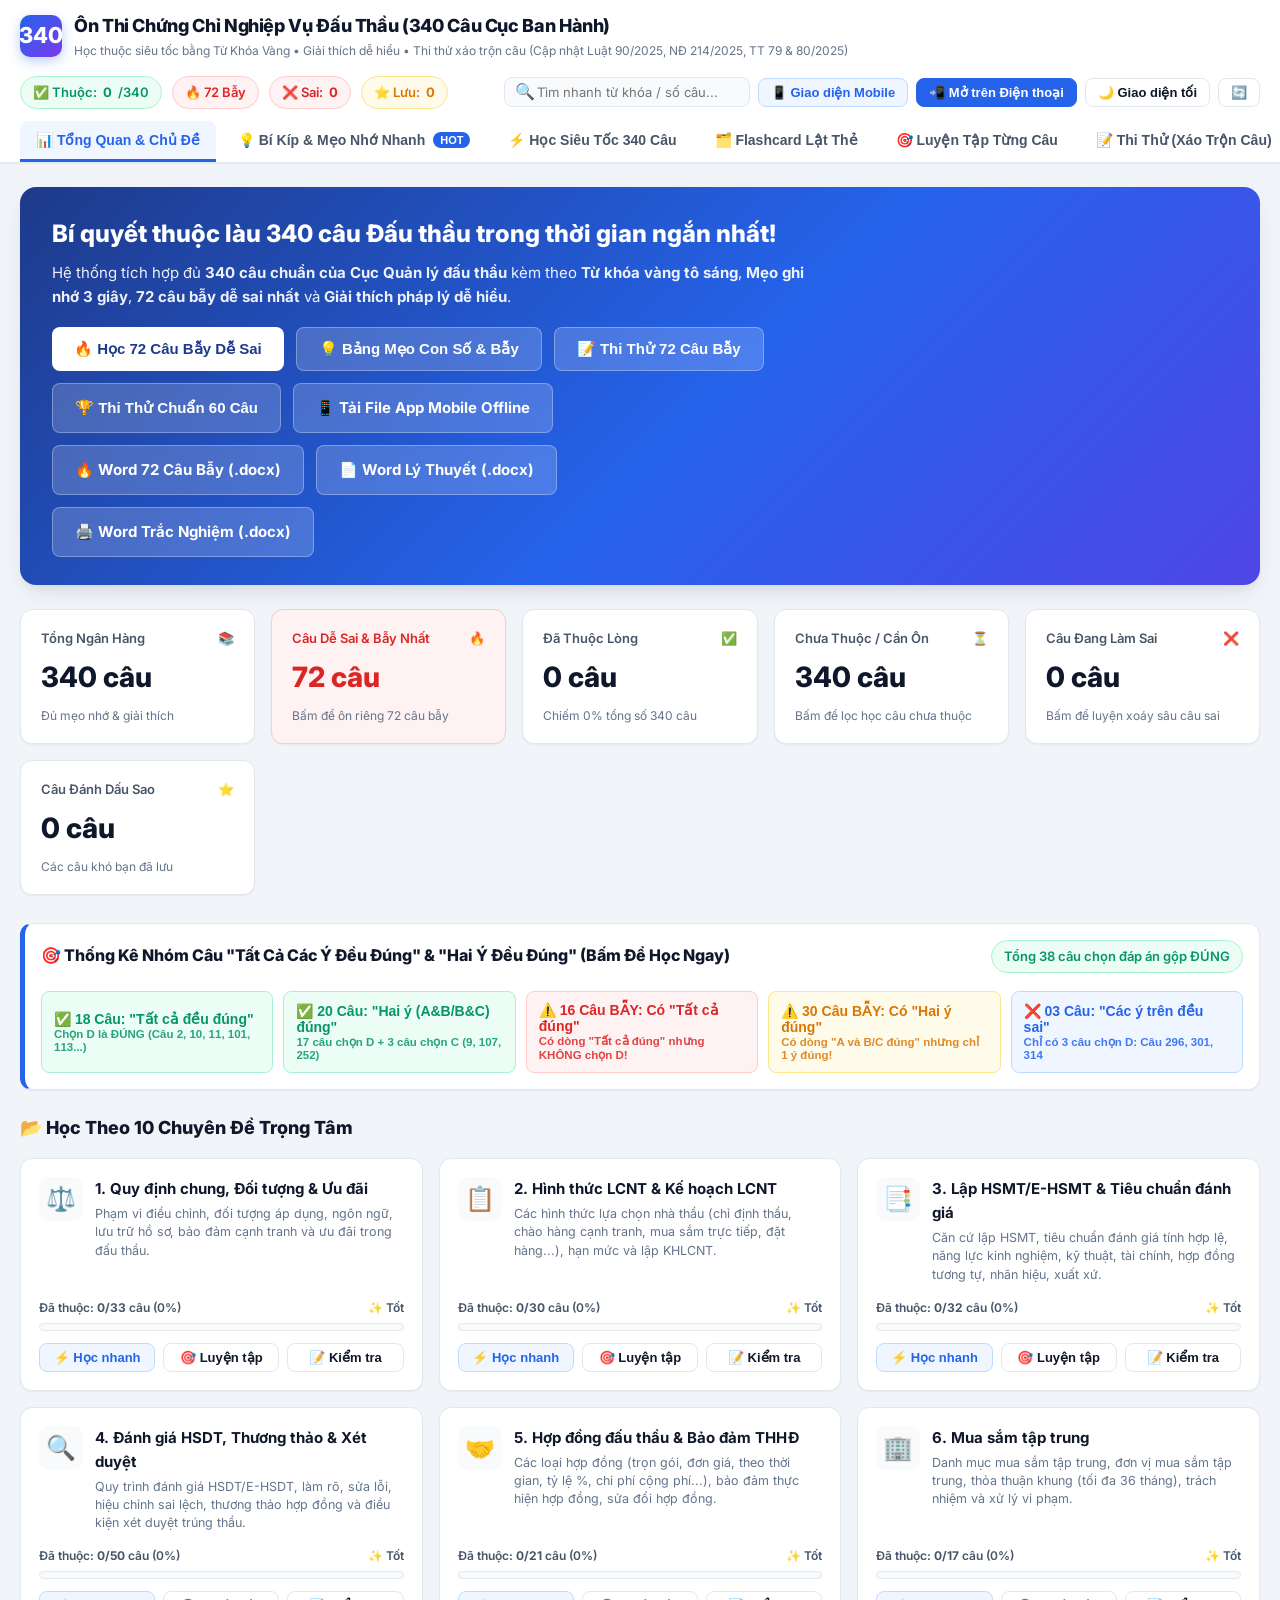
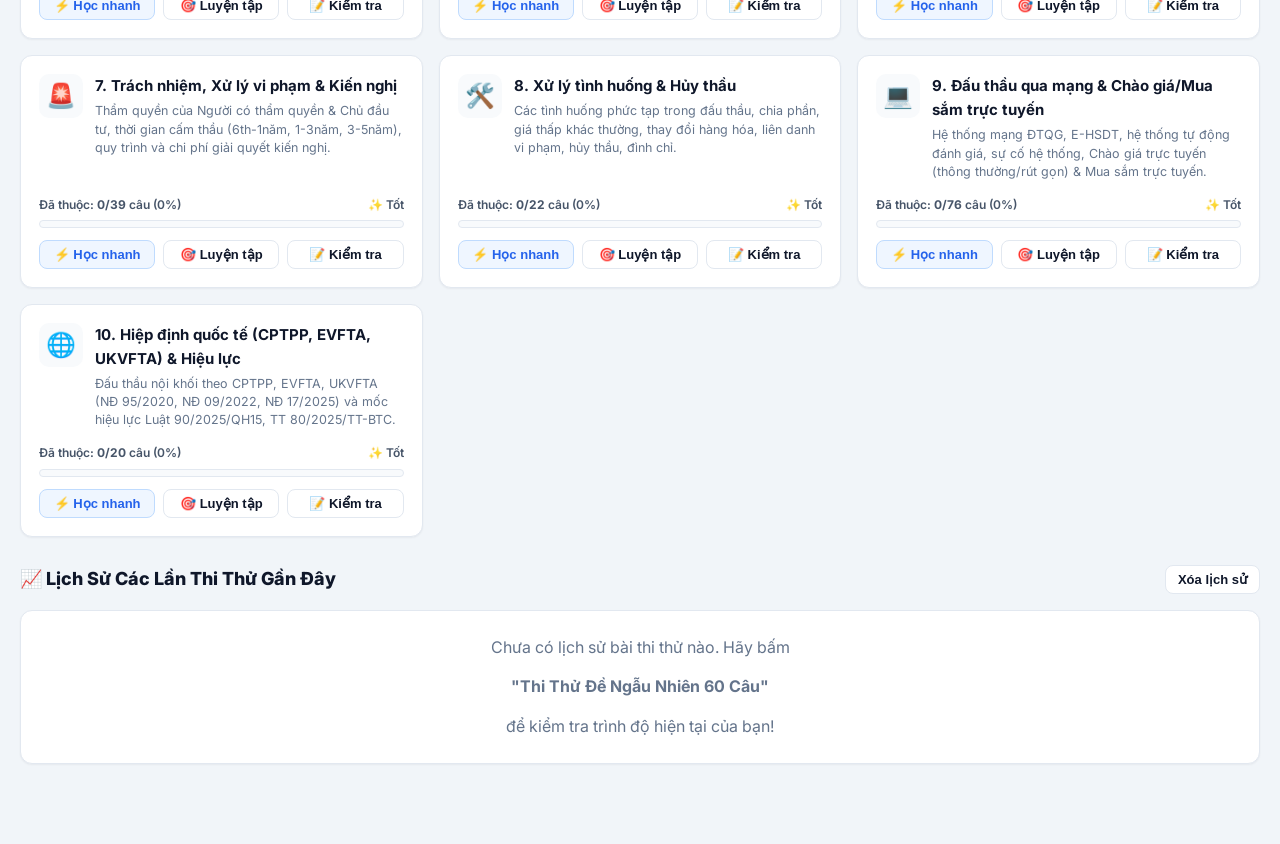
==== commit a747ecd2: "Add quick keyword search (accent-insensitive) and full stats for All-of-the-above questions" ====
--- a/index.html
+++ b/index.html
@@ -42,6 +42,10 @@
       </div>
 
       <div class="header-actions">
+        <div class="search-input-wrap" style="min-width: 210px; max-width: 260px;">
+          <span class="search-icon">🔍</span>
+          <input type="text" id="global-keyword-search" class="input-control" style="padding: 6px 10px 6px 32px; font-size: 13px;" placeholder="Tìm nhanh từ khóa / số câu..." />
+        </div>
         <button class="btn btn-sm btn-outline-primary" id="btn-mobile-view-toggle" title="Chuyển đổi giao diện Điện thoại / Máy tính">
           📱 Giao diện Mobile
         </button>
@@ -174,6 +178,48 @@
         </div>
       </div>
 
+      <!-- Thống kê nhanh nhóm câu Tất cả đều đúng / Hai ý đúng / Câu bẫy -->
+      <div class="toolbar-card" style="margin-bottom: 24px; border-left: 5px solid var(--primary);">
+        <div style="display:flex; justify-content:space-between; align-items:center; flex-wrap:wrap; gap:8px;">
+          <h3 style="font-size:16px; font-weight:800; color:var(--text-main);">
+            🎯 Thống Kê Nhóm Câu "Tất Cả Các Ý Đều Đúng" & "Hai Ý Đều Đúng" (Bấm Để Học Ngay)
+          </h3>
+          <span class="mini-stat success">Tổng 38 câu chọn đáp án gộp ĐÚNG</span>
+        </div>
+        <div style="display:grid; grid-template-columns: repeat(auto-fit, minmax(220px, 1fr)); gap:10px; margin-top:4px;">
+          <button class="btn btn-outline-success" style="justify-content:flex-start; text-align:left; padding:10px 12px;" onclick="openSpeedWithFilter('ALL_CORRECT_18')">
+            <div>
+              <div style="font-weight:800; font-size:14px;">✅ 18 Câu: "Tất cả đều đúng"</div>
+              <div style="font-size:11.5px; opacity:0.85;">Chọn D là ĐÚNG (Câu 2, 10, 11, 101, 113...)</div>
+            </div>
+          </button>
+          <button class="btn btn-outline-success" style="justify-content:flex-start; text-align:left; padding:10px 12px;" onclick="openSpeedWithFilter('TWO_CORRECT_20')">
+            <div>
+              <div style="font-weight:800; font-size:14px;">✅ 20 Câu: "Hai ý (A&B/B&C) đúng"</div>
+              <div style="font-size:11.5px; opacity:0.85;">17 câu chọn D + 3 câu chọn C (9, 107, 252)</div>
+            </div>
+          </button>
+          <button class="btn btn-outline-danger" style="justify-content:flex-start; text-align:left; padding:10px 12px;" onclick="openSpeedWithFilter('TRAP_ALL_16')">
+            <div>
+              <div style="font-weight:800; font-size:14px;">⚠️ 16 Câu BẪY: Có "Tất cả đúng"</div>
+              <div style="font-size:11.5px; opacity:0.85;">Có dòng "Tất cả đúng" nhưng KHÔNG chọn D!</div>
+            </div>
+          </button>
+          <button class="btn btn-outline-warning" style="justify-content:flex-start; text-align:left; padding:10px 12px;" onclick="openSpeedWithFilter('TRAP_TWO_30')">
+            <div>
+              <div style="font-weight:800; font-size:14px;">⚠️ 30 Câu BẪY: Có "Hai ý đúng"</div>
+              <div style="font-size:11.5px; opacity:0.85;">Có dòng "A và B/C đúng" nhưng chỉ 1 ý đúng!</div>
+            </div>
+          </button>
+          <button class="btn btn-outline-primary" style="justify-content:flex-start; text-align:left; padding:10px 12px;" onclick="openSpeedWithFilter('ALL_WRONG_3')">
+            <div>
+              <div style="font-weight:800; font-size:14px;">❌ 03 Câu: "Các ý trên đều sai"</div>
+              <div style="font-size:11.5px; opacity:0.85;">Chỉ có 3 câu chọn D: Câu 296, 301, 314</div>
+            </div>
+          </button>
+        </div>
+      </div>
+
       <div class="section-header">
         <div class="section-title">📂 Học Theo 10 Chuyên Đề Trọng Tâm</div>
       </div>
@@ -241,11 +287,35 @@
             <select id="speed-status-filter" class="select-control">
               <option value="ALL">📌 Mọi trạng thái (340 câu)</option>
               <option value="TRAP">🔥 72 Câu Dễ Sai & Nhiều Bẫy Nhất</option>
+              <option value="ALL_CORRECT_18">✅ 18 Câu chọn "Tất cả các ý đều đúng"</option>
+              <option value="TWO_CORRECT_20">✅ 20 Câu chọn "Hai ý (A&B / B&C) đều đúng"</option>
+              <option value="COMBINED_38">✅ Tổng 38 Câu chọn Đáp án gộp ĐÚNG</option>
+              <option value="TRAP_ALL_16">⚠️ 16 Câu BẪY có "Tất cả đúng" nhưng KHÔNG chọn</option>
+              <option value="TRAP_TWO_30">⚠️ 30 Câu BẪY có "Hai ý đúng" nhưng KHÔNG chọn</option>
+              <option value="ALL_WRONG_3">❌ 03 Câu chọn "Các phương án trên đều sai"</option>
               <option value="UNLEARNED">⏳ Chưa thuộc</option>
               <option value="MASTERED">✅ Đã thuộc lòng</option>
               <option value="WRONG">❌ Câu hay làm sai</option>
               <option value="BOOKMARKED">⭐ Câu đánh dấu sao</option>
             </select>
+          </div>
+
+          <div style="display:flex; align-items:center; gap:6px; flex-wrap:wrap;">
+            <span style="font-size:12px; font-weight:700; color:var(--text-muted);">🏷️ Từ khóa tra nhanh:</span>
+            <button class="q-chip" onclick="quickKeywordSearch('05 ngày làm việc')">05 ngày làm việc</button>
+            <button class="q-chip" onclick="quickKeywordSearch('03 ngày làm việc')">03 ngày làm việc</button>
+            <button class="q-chip" onclick="quickKeywordSearch('500 triệu')">500 triệu</button>
+            <button class="q-chip" onclick="quickKeywordSearch('hợp đồng tương tự')">Hợp đồng tương tự</button>
+            <button class="q-chip" onclick="quickKeywordSearch('cấm tham gia')">Cấm thầu</button>
+            <button class="q-chip" onclick="quickKeywordSearch('kiến nghị')">Kiến nghị</button>
+            <button class="q-chip" onclick="quickKeywordSearch('liên danh')">Liên danh</button>
+            <button class="q-chip" onclick="quickKeywordSearch('chào giá trực tuyến')">Chào giá trực tuyến</button>
+            <button class="q-chip" onclick="quickKeywordSearch('mua sắm trực tuyến')">Mua sắm trực tuyến</button>
+            <button class="q-chip" onclick="quickKeywordSearch('mua sắm tập trung')">Mua sắm tập trung</button>
+            <button class="q-chip" onclick="quickKeywordSearch('bảo đảm thực hiện hợp đồng')">Bảo đảm THHĐ</button>
+            <button class="q-chip" onclick="quickKeywordSearch('hủy thầu')">Hủy thầu</button>
+            <button class="q-chip" onclick="quickKeywordSearch('CPTPP')">CPTPP / Hiệp định</button>
+            <button class="q-chip" style="color:var(--danger); border-color:var(--danger-border);" onclick="quickKeywordSearch('')">✖ Xóa lọc từ khóa</button>
           </div>
 
           <div class="toolbar-row" style="justify-content: space-between;">
@@ -294,6 +364,11 @@
             <select id="fc-status-filter" class="select-control" style="flex:1; min-width:160px;">
               <option value="ALL">📌 Tất cả thẻ (340)</option>
               <option value="TRAP">🔥 Chỉ 72 thẻ Câu Dễ Sai & Bẫy Nhất</option>
+              <option value="ALL_CORRECT_18">✅ 18 Câu chọn "Tất cả đều đúng"</option>
+              <option value="TWO_CORRECT_20">✅ 20 Câu chọn "Hai ý đều đúng"</option>
+              <option value="TRAP_ALL_16">⚠️ 16 Câu BẪY có "Tất cả đều đúng"</option>
+              <option value="TRAP_TWO_30">⚠️ 30 Câu BẪY có "Hai ý đều đúng"</option>
+              <option value="ALL_WRONG_3">❌ 03 Câu chọn "Các ý đều sai"</option>
               <option value="UNLEARNED">⏳ Chỉ thẻ Chưa thuộc</option>
               <option value="WRONG">❌ Chỉ thẻ Hay sai</option>
               <option value="BOOKMARKED">⭐ Chỉ thẻ Đánh dấu sao</option>
@@ -364,6 +439,11 @@
               <select id="prac-status-filter" class="select-control">
                 <option value="ALL">📌 Tất cả câu hỏi</option>
                 <option value="TRAP">🔥 Chỉ 72 câu Dễ Sai & Bẫy Nhất</option>
+                <option value="ALL_CORRECT_18">✅ 18 Câu chọn "Tất cả đều đúng"</option>
+                <option value="TWO_CORRECT_20">✅ 20 Câu chọn "Hai ý đều đúng"</option>
+                <option value="TRAP_ALL_16">⚠️ 16 Câu BẪY có "Tất cả đều đúng"</option>
+                <option value="TRAP_TWO_30">⚠️ 30 Câu BẪY có "Hai ý đều đúng"</option>
+                <option value="ALL_WRONG_3">❌ 03 Câu chọn "Các ý đều sai"</option>
                 <option value="UNLEARNED">⏳ Chỉ câu Chưa thuộc</option>
                 <option value="WRONG">❌ Chỉ câu Hay làm sai</option>
                 <option value="BOOKMARKED">⭐ Chỉ câu Đánh dấu sao</option>
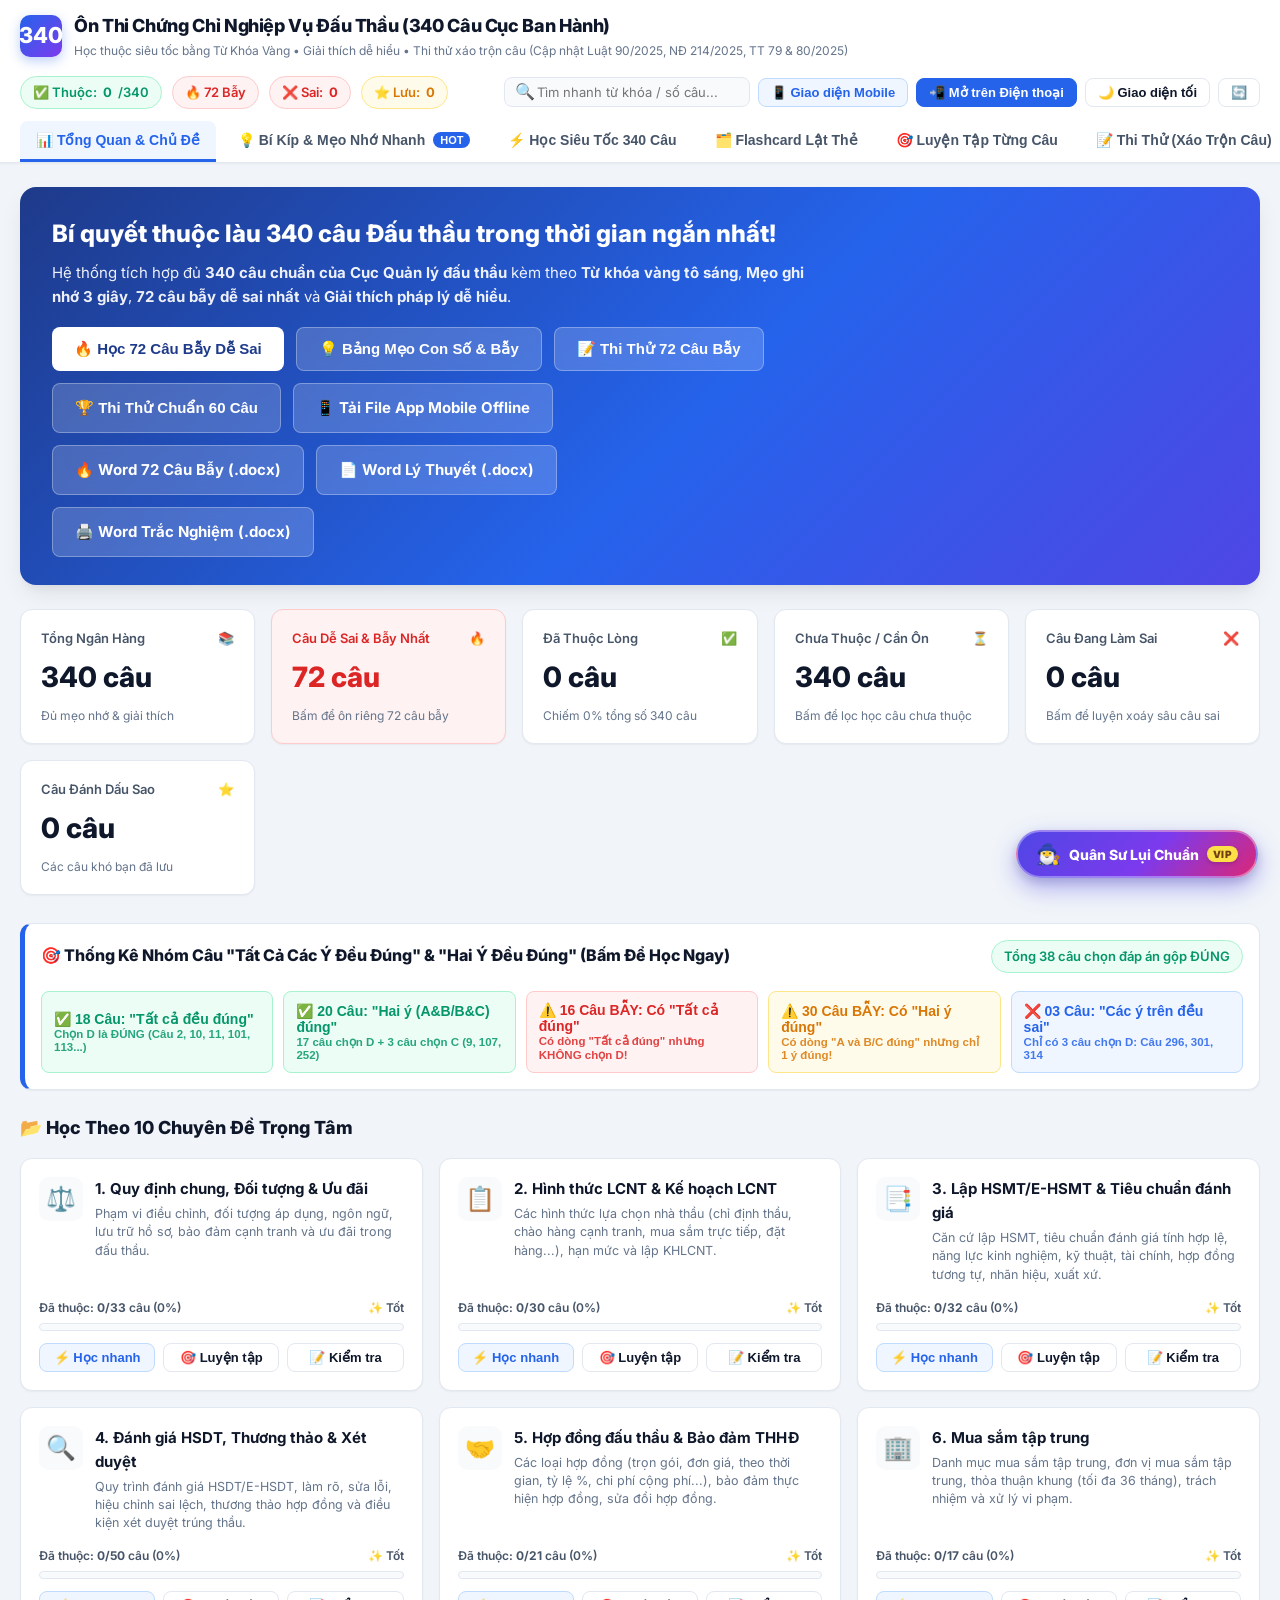
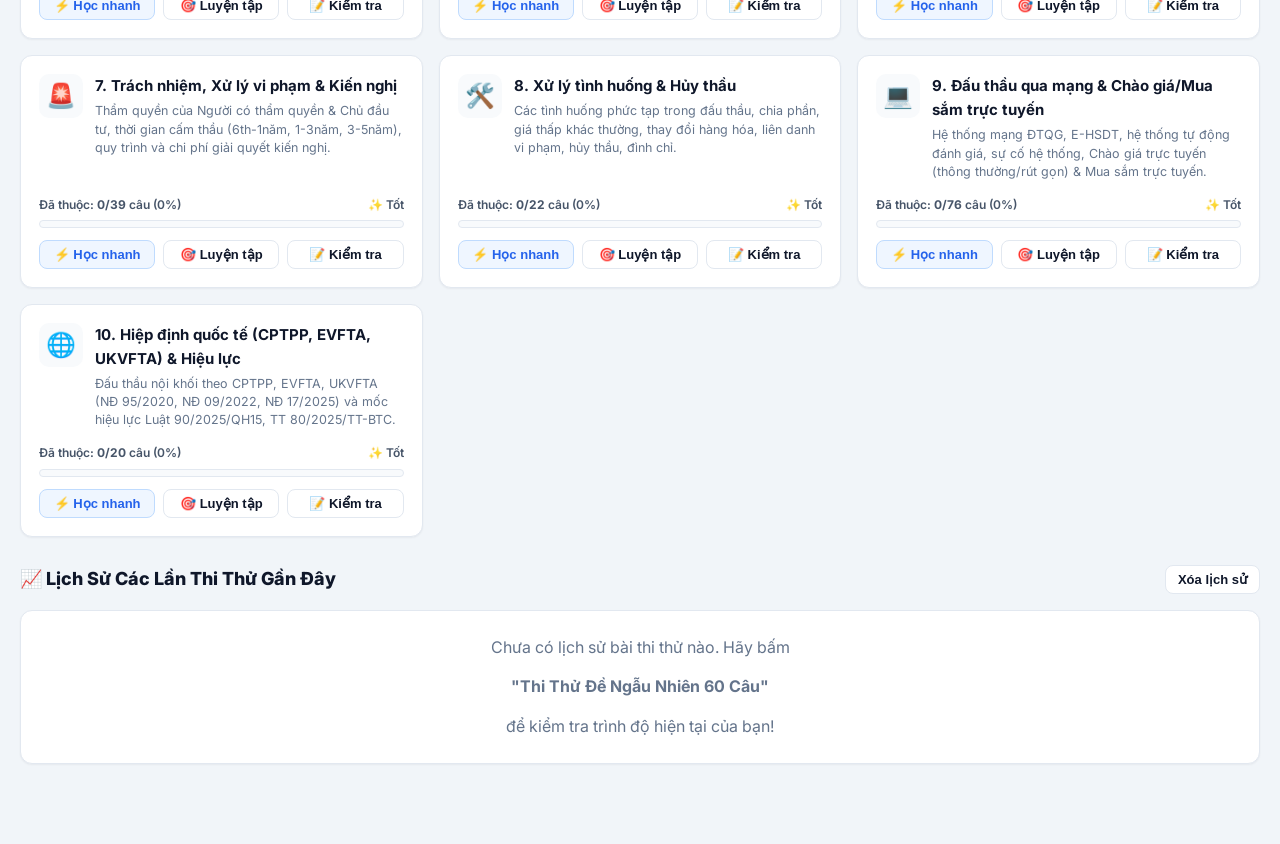
==== commit badbf3de: "Add Quan Su Dau Thau floating chatbot widget at bottom-right with 5-step statistical question analyz" ====
--- a/index.html
+++ b/index.html
@@ -748,6 +748,70 @@
     </div>
   </div>
 
+  <!-- Floating "Quân Sư Đấu Thầu" Chatbot Widget (Bottom-Right) -->
+  <div class="quansu-widget" id="quansu-widget">
+    <!-- Chat Window -->
+    <div class="quansu-window" id="quansu-window" aria-hidden="true">
+      <div class="quansu-header">
+        <div class="quansu-header-info">
+          <div class="quansu-avatar">🧙‍♂️</div>
+          <div>
+            <div class="quansu-title">Quân Sư Đấu Thầu</div>
+            <div class="quansu-subtitle">
+              <span class="quansu-dot"></span> Chiến thuật Lụi Chuẩn • Xác suất 340 câu
+            </div>
+          </div>
+        </div>
+        <div class="quansu-header-actions">
+          <button class="quansu-icon-btn" id="btn-quansu-reset" title="Xóa lịch sử trò chuyện">🔄</button>
+          <button class="quansu-icon-btn" id="btn-quansu-close" title="Thu gọn Quân Sư">✖</button>
+        </div>
+      </div>
+
+      <!-- Dynamic Context Banner for Current Question -->
+      <div class="quansu-context-bar" id="quansu-context-bar">
+        <span id="quansu-context-label">📌 Đang mở: <strong>Câu #1</strong></span>
+        <button class="btn btn-sm btn-primary" id="btn-quansu-analyze-current" style="padding:4px 10px; font-size:12px;">
+          🎯 Soi câu này
+        </button>
+      </div>
+
+      <!-- Chat Messages Container -->
+      <div class="quansu-messages" id="quansu-messages"></div>
+
+      <!-- Quick Strategy Chips -->
+      <div class="quansu-chips-bar" id="quansu-chips-bar">
+        <button type="button" class="quansu-chip highlight" data-ask="ANALYZE_CURRENT">🎯 Soi câu đang mở</button>
+        <button type="button" class="quansu-chip" data-ask="LONGEST_MYTH">🚨 Chọn câu dài nhất?</button>
+        <button type="button" class="quansu-chip danger" data-ask="DEATH_WORDS">🔥 9 từ Tử Thần (Loại 94%)</button>
+        <button type="button" class="quansu-chip success" data-ask="GOLDEN_WORDS">💎 8 từ Kim Cương</button>
+        <button type="button" class="quansu-chip" data-ask="ALL_ABOVE_RULE">⚡ Mẹo Tất cả & A,B đúng</button>
+        <button type="button" class="quansu-chip" data-ask="TRAP_16_LIST">⚠️ 16 câu BẪY Tất cả</button>
+        <button type="button" class="quansu-chip" data-ask="NUMBER_RULE">🔢 Lụi nhanh Con số</button>
+        <button type="button" class="quansu-chip" data-ask="CRAM_30_MIN">⏱️ Lộ trình 30 phút</button>
+      </div>
+
+      <!-- Input Box -->
+      <form class="quansu-input-bar" id="quansu-form">
+        <input
+          type="text"
+          id="quansu-input"
+          class="quansu-input"
+          placeholder="Nhập số câu (VD: 115), từ khóa, hoặc mẹo lụi..."
+          autocomplete="off"
+        />
+        <button type="submit" class="quansu-send-btn" title="Gửi">➤</button>
+      </form>
+    </div>
+
+    <!-- Floating Action Button (FAB) -->
+    <button class="quansu-fab" id="quansu-fab" title="Mở Quân Sư Đấu Thầu - Bí kíp lụi chuẩn">
+      <span class="quansu-fab-icon">🧙‍♂️</span>
+      <span class="quansu-fab-text">Quân Sư Lụi Chuẩn</span>
+      <span class="quansu-fab-badge">VIP</span>
+    </button>
+  </div>
+
   <!-- Scripts -->
   <script src="tips-data.js"></script>
   <script src="questions-data.js"></script>
--- a/styles.css
+++ b/styles.css
@@ -1653,3 +1653,400 @@
 body.mobile-view .fc-hint {
   display: none !important;
 }
+
+/* ==========================================================================
+   FLOATING "QUÂN SƯ ĐẤU THẦU" CHATBOT WIDGET (BOTTOM-RIGHT)
+   ========================================================================== */
+
+.quansu-widget {
+  position: fixed;
+  bottom: 22px;
+  right: 22px;
+  z-index: 980;
+  display: flex;
+  flex-direction: column;
+  align-items: flex-end;
+  gap: 12px;
+  pointer-events: none;
+}
+
+.quansu-widget > * {
+  pointer-events: auto;
+}
+
+.quansu-fab {
+  display: inline-flex;
+  align-items: center;
+  gap: 8px;
+  padding: 12px 18px;
+  border-radius: 999px;
+  border: 2px solid rgba(255, 255, 255, 0.35);
+  background: linear-gradient(135deg, #4f46e5 0%, #7c3aed 55%, #db2777 100%);
+  color: #ffffff;
+  font-family: inherit;
+  font-size: 14px;
+  font-weight: 800;
+  cursor: pointer;
+  box-shadow: 0 10px 25px rgba(79, 70, 229, 0.42), 0 4px 10px rgba(0, 0, 0, 0.15);
+  transition: all 0.2s cubic-bezier(0.16, 1, 0.3, 1);
+  position: relative;
+}
+
+.quansu-fab:hover {
+  transform: translateY(-3px) scale(1.02);
+  box-shadow: 0 14px 30px rgba(124, 58, 237, 0.55);
+}
+
+.quansu-fab-icon {
+  font-size: 20px;
+  line-height: 1;
+}
+
+.quansu-fab-badge {
+  background: #fde047;
+  color: #713f12;
+  font-size: 10px;
+  font-weight: 900;
+  padding: 2px 6px;
+  border-radius: 999px;
+  letter-spacing: 0.03em;
+  box-shadow: 0 2px 4px rgba(0, 0, 0, 0.15);
+}
+
+.quansu-window {
+  width: 415px;
+  max-width: calc(100vw - 24px);
+  height: 590px;
+  max-height: calc(100vh - 110px);
+  background: var(--bg-card);
+  border: 1.5px solid var(--primary-border);
+  border-radius: 18px;
+  box-shadow: 0 20px 50px rgba(15, 23, 42, 0.28), 0 6px 16px rgba(15, 23, 42, 0.12);
+  display: none;
+  flex-direction: column;
+  overflow: hidden;
+  animation: quansuPopIn 0.2s cubic-bezier(0.16, 1, 0.3, 1);
+}
+
+.quansu-window.open {
+  display: flex;
+}
+
+@keyframes quansuPopIn {
+  from {
+    opacity: 0;
+    transform: translateY(16px) scale(0.96);
+  }
+  to {
+    opacity: 1;
+    transform: translateY(0) scale(1);
+  }
+}
+
+.quansu-header {
+  background: linear-gradient(135deg, #312e81 0%, #4f46e5 55%, #7c3aed 100%);
+  color: #ffffff;
+  padding: 13px 16px;
+  display: flex;
+  align-items: center;
+  justify-content: space-between;
+  gap: 10px;
+  flex-shrink: 0;
+}
+
+.quansu-header-info {
+  display: flex;
+  align-items: center;
+  gap: 10px;
+}
+
+.quansu-avatar {
+  width: 38px;
+  height: 38px;
+  border-radius: 12px;
+  background: rgba(255, 255, 255, 0.18);
+  border: 1px solid rgba(255, 255, 255, 0.3);
+  display: flex;
+  align-items: center;
+  justify-content: center;
+  font-size: 21px;
+  flex-shrink: 0;
+}
+
+.quansu-title {
+  font-size: 15px;
+  font-weight: 800;
+  line-height: 1.2;
+}
+
+.quansu-subtitle {
+  font-size: 11.5px;
+  color: rgba(255, 255, 255, 0.85);
+  display: flex;
+  align-items: center;
+  gap: 5px;
+  margin-top: 2px;
+}
+
+.quansu-dot {
+  width: 7px;
+  height: 7px;
+  border-radius: 50%;
+  background: #4ade80;
+  box-shadow: 0 0 8px #4ade80;
+  display: inline-block;
+}
+
+.quansu-header-actions {
+  display: flex;
+  align-items: center;
+  gap: 6px;
+}
+
+.quansu-icon-btn {
+  width: 30px;
+  height: 30px;
+  border-radius: 8px;
+  border: 1px solid rgba(255, 255, 255, 0.25);
+  background: rgba(255, 255, 255, 0.12);
+  color: #ffffff;
+  font-size: 13px;
+  cursor: pointer;
+  display: flex;
+  align-items: center;
+  justify-content: center;
+  transition: background 0.15s;
+}
+
+.quansu-icon-btn:hover {
+  background: rgba(255, 255, 255, 0.25);
+}
+
+.quansu-context-bar {
+  background: var(--primary-light);
+  border-bottom: 1px solid var(--primary-border);
+  padding: 8px 14px;
+  display: flex;
+  align-items: center;
+  justify-content: space-between;
+  gap: 8px;
+  font-size: 12.5px;
+  color: var(--primary);
+  flex-shrink: 0;
+}
+
+.quansu-messages {
+  flex: 1;
+  overflow-y: auto;
+  padding: 14px;
+  display: flex;
+  flex-direction: column;
+  gap: 12px;
+  background: var(--bg-subtle);
+}
+
+.quansu-msg {
+  display: flex;
+  flex-direction: column;
+  max-width: 92%;
+  font-size: 13.5px;
+  line-height: 1.5;
+  animation: fadeIn 0.18s ease-out;
+}
+
+.quansu-msg.bot {
+  align-self: flex-start;
+}
+
+.quansu-msg.user {
+  align-self: flex-end;
+}
+
+.quansu-bubble {
+  padding: 11px 14px;
+  border-radius: 14px;
+  word-break: break-word;
+}
+
+.quansu-msg.bot .quansu-bubble {
+  background: var(--bg-card);
+  border: 1px solid var(--border-color);
+  color: var(--text-main);
+  border-top-left-radius: 4px;
+  box-shadow: var(--shadow-sm);
+}
+
+.quansu-msg.user .quansu-bubble {
+  background: var(--primary);
+  color: #ffffff;
+  font-weight: 600;
+  border-top-right-radius: 4px;
+}
+
+.quansu-bubble ul {
+  margin: 6px 0 4px 16px;
+  padding: 0;
+}
+
+.quansu-bubble li {
+  margin-bottom: 4px;
+}
+
+.quansu-step-box {
+  margin-top: 8px;
+  padding: 8px 10px;
+  border-radius: 8px;
+  font-size: 12.8px;
+  border: 1px solid var(--border-color);
+  background: var(--bg-subtle);
+}
+
+.quansu-step-box.danger {
+  background: var(--danger-light);
+  border-color: var(--danger-border);
+  color: var(--text-main);
+}
+
+.quansu-step-box.success {
+  background: var(--success-light);
+  border-color: var(--success-border);
+  color: var(--text-main);
+}
+
+.quansu-step-box.warning {
+  background: var(--warning-light);
+  border-color: var(--warning-border);
+  color: var(--text-main);
+}
+
+.quansu-step-box.primary {
+  background: var(--primary-light);
+  border-color: var(--primary-border);
+  color: var(--text-main);
+}
+
+.quansu-chips-bar {
+  padding: 8px 12px;
+  background: var(--bg-card);
+  border-top: 1px solid var(--border-color);
+  display: flex;
+  gap: 6px;
+  overflow-x: auto;
+  flex-shrink: 0;
+  scrollbar-width: thin;
+}
+
+.quansu-chip {
+  white-space: nowrap;
+  padding: 5px 10px;
+  border-radius: 999px;
+  font-size: 11.8px;
+  font-weight: 700;
+  border: 1px solid var(--border-color);
+  background: var(--bg-subtle);
+  color: var(--text-main);
+  cursor: pointer;
+  transition: all 0.14s;
+  flex-shrink: 0;
+}
+
+.quansu-chip:hover {
+  border-color: var(--primary);
+  color: var(--primary);
+  background: var(--primary-light);
+}
+
+.quansu-chip.highlight {
+  background: var(--primary-light);
+  color: var(--primary);
+  border-color: var(--primary-border);
+}
+
+.quansu-chip.danger {
+  background: var(--danger-light);
+  color: var(--danger);
+  border-color: var(--danger-border);
+}
+
+.quansu-chip.success {
+  background: var(--success-light);
+  color: var(--success);
+  border-color: var(--success-border);
+}
+
+.quansu-input-bar {
+  display: flex;
+  align-items: center;
+  gap: 8px;
+  padding: 10px 12px;
+  background: var(--bg-card);
+  border-top: 1px solid var(--border-color);
+  flex-shrink: 0;
+}
+
+.quansu-input {
+  flex: 1;
+  padding: 9px 12px;
+  border-radius: 999px;
+  border: 1px solid var(--border-color);
+  background: var(--bg-subtle);
+  color: var(--text-main);
+  font-family: inherit;
+  font-size: 13.5px;
+  outline: none;
+}
+
+.quansu-input:focus {
+  border-color: var(--primary);
+  box-shadow: 0 0 0 2px var(--primary-light);
+}
+
+.quansu-send-btn {
+  width: 36px;
+  height: 36px;
+  border-radius: 50%;
+  border: none;
+  background: var(--primary);
+  color: #ffffff;
+  font-size: 14px;
+  cursor: pointer;
+  display: flex;
+  align-items: center;
+  justify-content: center;
+  flex-shrink: 0;
+  transition: background 0.15s;
+}
+
+.quansu-send-btn:hover {
+  background: var(--primary-hover);
+}
+
+@media (max-width: 820px) {
+  .quansu-widget {
+    bottom: calc(68px + env(safe-area-inset-bottom, 0px));
+    right: 12px;
+  }
+  .quansu-fab {
+    padding: 10px 14px;
+    font-size: 13px;
+  }
+  .quansu-fab-text {
+    display: inline;
+  }
+  .quansu-window {
+    width: calc(100vw - 24px);
+    height: 72vh;
+    max-height: 540px;
+  }
+}
+
+body.mobile-view .quansu-widget {
+  bottom: 72px;
+  right: calc(50% - 208px);
+}
+
+body.mobile-view .quansu-window {
+  width: 416px;
+  height: 520px;
+}
+
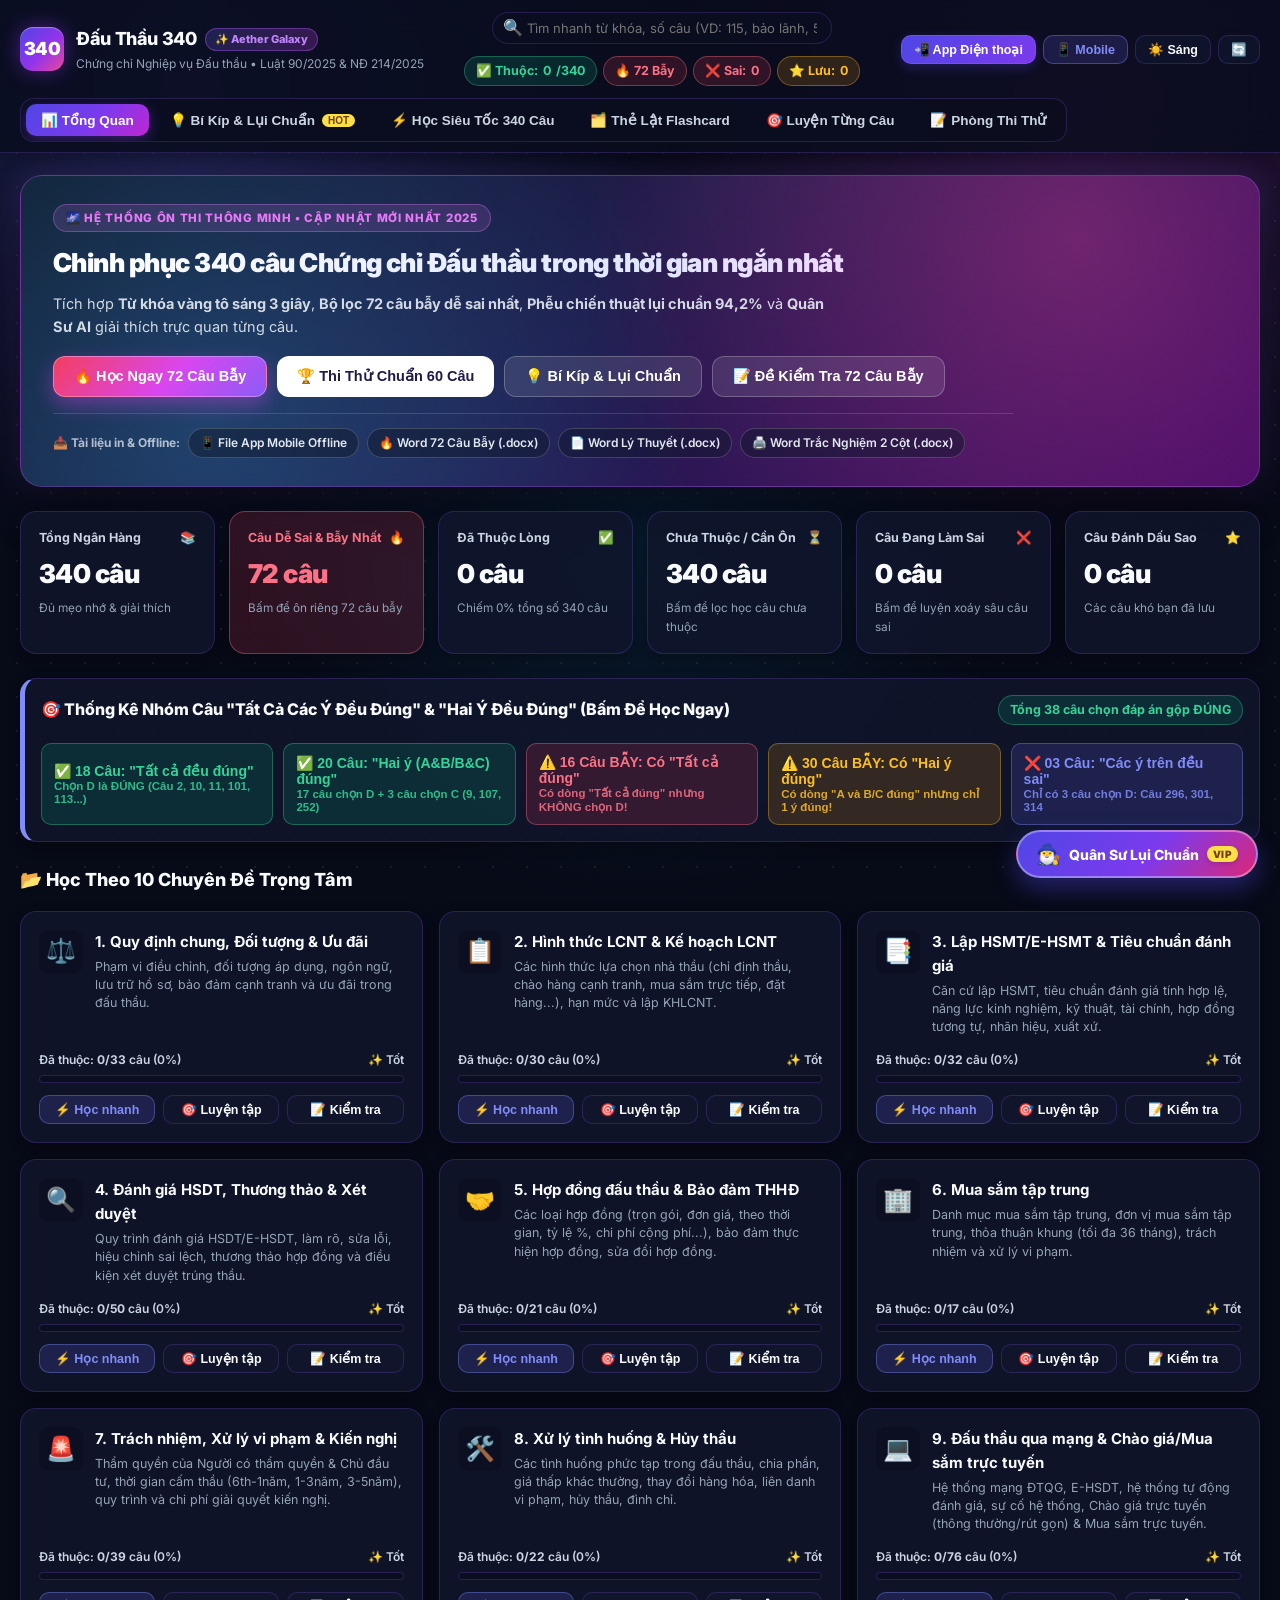
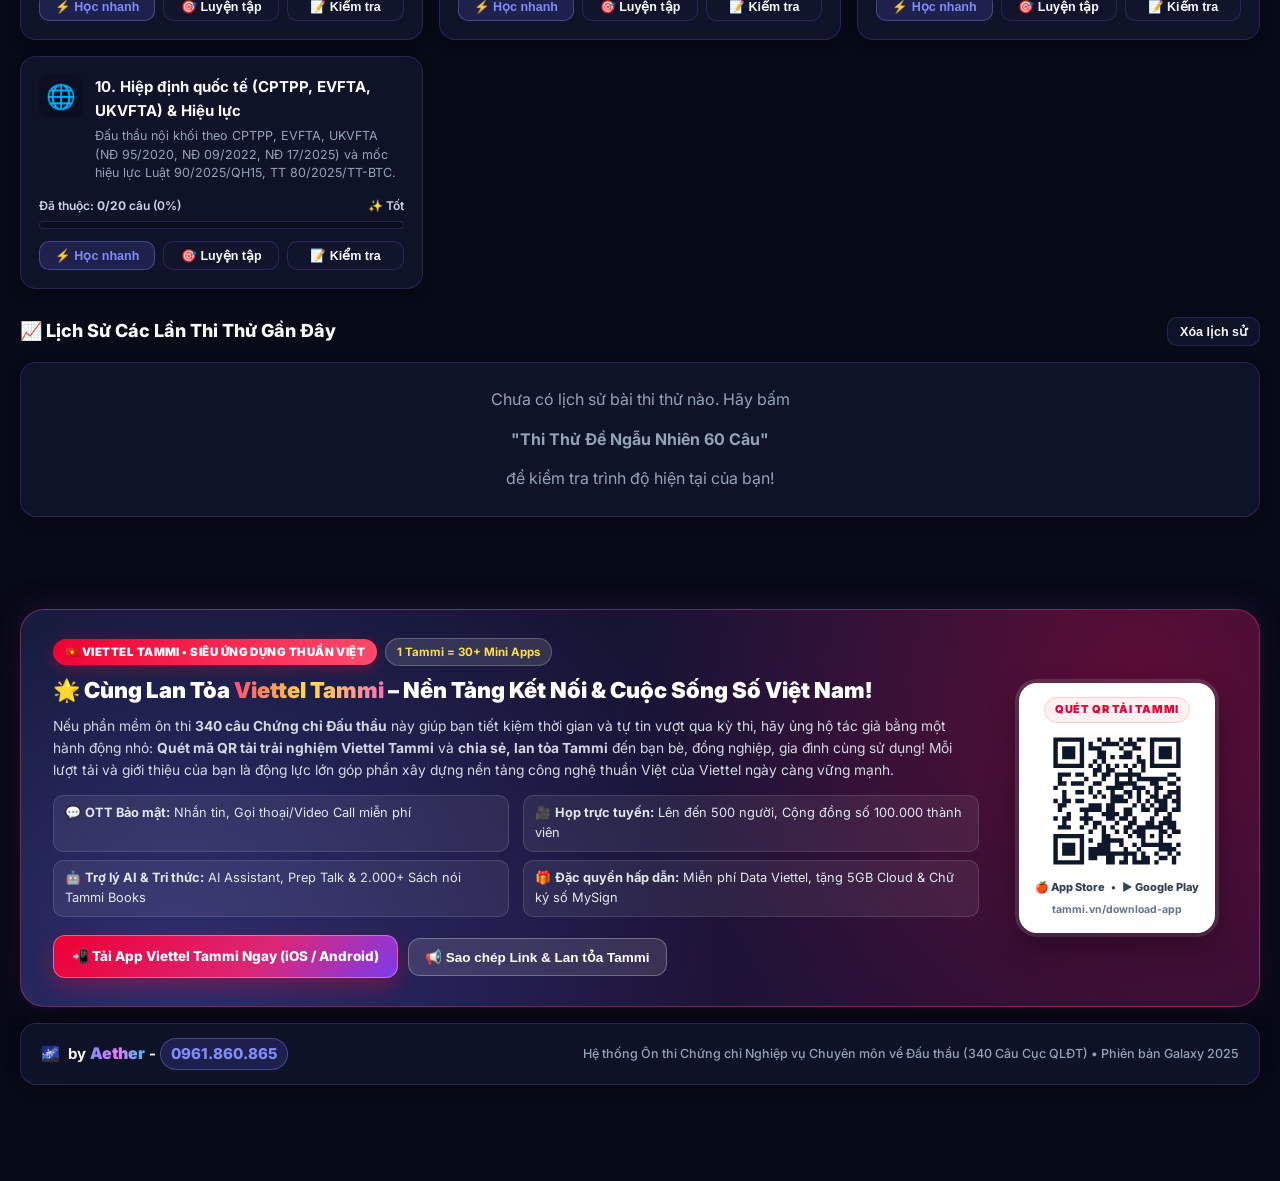
==== commit c847a0f6: "Modernize UI to Aether Galaxy theme and add Viettel Tammi QR + Aether footer" ====
--- a/index.html
+++ b/index.html
@@ -1,59 +1,65 @@
 <!DOCTYPE html>
-<html lang="vi" data-theme="light">
+<html lang="vi" data-theme="dark">
 <head>
   <meta charset="UTF-8" />
   <meta name="viewport" content="width=device-width, initial-scale=1.0, maximum-scale=1.0, user-scalable=no, viewport-fit=cover" />
-  <meta name="theme-color" content="#1e3a8a" />
+  <meta name="theme-color" content="#090d1f" />
   <meta name="apple-mobile-web-app-capable" content="yes" />
   <meta name="apple-mobile-web-app-status-bar-style" content="black-translucent" />
   <meta name="apple-mobile-web-app-title" content="Đấu Thầu 340" />
   <link rel="manifest" href="manifest.json" />
-  <title>Học Nhanh 340 Câu Chứng Chỉ Đấu Thầu – Mẹo Nhớ & Thi Thử</title>
+  <title>Đấu Thầu 340 • Aether Galaxy – Học Siêu Tốc, Mẹo Lụi Chuẩn & Thi Thử</title>
   <link rel="preconnect" href="https://fonts.googleapis.com">
   <link rel="preconnect" href="https://fonts.gstatic.com" crossorigin>
-  <link href="https://fonts.googleapis.com/css2?family=Inter:wght@400;500;600;700;800&display=swap" rel="stylesheet">
+  <link href="https://fonts.googleapis.com/css2?family=Inter:wght@400;500;600;700;800;900&display=swap" rel="stylesheet">
   <link rel="stylesheet" href="styles.css" />
 </head>
 <body>
   <!-- Header -->
   <header class="app-header">
     <div class="header-top">
-      <div class="brand">
+      <div class="brand" onclick="switchTab('tab-dashboard')" style="cursor:pointer;">
         <div class="brand-logo">340</div>
         <div class="brand-text">
-          <h1>Ôn Thi Chứng Chỉ Nghiệp Vụ Đấu Thầu (340 Câu Cục Ban Hành)</h1>
-          <p>Học thuộc siêu tốc bằng Từ Khóa Vàng • Giải thích dễ hiểu • Thi thử xáo trộn câu (Cập nhật Luật 90/2025, NĐ 214/2025, TT 79 & 80/2025)</p>
-        </div>
-      </div>
-
-      <div class="header-stats-bar">
-        <span class="mini-stat success" onclick="openSpeedWithFilter('MASTERED')" style="cursor:pointer;" title="Số câu bạn đã đánh dấu thuộc lòng">
-          ✅ Thuộc: <strong id="hdr-mastered">0</strong>/340
-        </span>
-        <span class="mini-stat danger" onclick="openSpeedWithFilter('TRAP')" style="cursor:pointer;" title="Bấm để xem 72 câu bẫy dễ sai nhất">
-          🔥 72 Bẫy
-        </span>
-        <span class="mini-stat danger" onclick="openPracticeWithFilter('WRONG')" style="cursor:pointer;" title="Số câu bạn từng chọn sai">
-          ❌ Sai: <strong id="hdr-wrong">0</strong>
-        </span>
-        <span class="mini-stat warning" onclick="openSpeedWithFilter('BOOKMARKED')" style="cursor:pointer;" title="Số câu bạn đánh dấu sao">
-          ⭐ Lưu: <strong id="hdr-bookmarked">0</strong>
-        </span>
+          <div style="display:flex; align-items:center; gap:8px; flex-wrap:wrap;">
+            <h1>Đấu Thầu 340</h1>
+            <span class="galaxy-pill-badge">✨ Aether Galaxy</span>
+          </div>
+          <p>Chứng chỉ Nghiệp vụ Đấu thầu • Luật 90/2025 & NĐ 214/2025</p>
+        </div>
+      </div>
+
+      <div class="header-center-bar">
+        <div class="search-input-wrap header-search-wrap">
+          <span class="search-icon">🔍</span>
+          <input type="text" id="global-keyword-search" class="input-control" placeholder="Tìm nhanh từ khóa, số câu (VD: 115, bảo lãnh, 500 triệu)..." />
+        </div>
+
+        <div class="header-stats-bar">
+          <span class="mini-stat success" onclick="openSpeedWithFilter('MASTERED')" style="cursor:pointer;" title="Số câu bạn đã đánh dấu thuộc lòng">
+            ✅ Thuộc: <strong id="hdr-mastered">0</strong>/340
+          </span>
+          <span class="mini-stat danger" onclick="openSpeedWithFilter('TRAP')" style="cursor:pointer;" title="Bấm để xem 72 câu bẫy dễ sai nhất">
+            🔥 72 Bẫy
+          </span>
+          <span class="mini-stat danger" onclick="openPracticeWithFilter('WRONG')" style="cursor:pointer;" title="Số câu bạn từng chọn sai">
+            ❌ Sai: <strong id="hdr-wrong">0</strong>
+          </span>
+          <span class="mini-stat warning" onclick="openSpeedWithFilter('BOOKMARKED')" style="cursor:pointer;" title="Số câu bạn đánh dấu sao">
+            ⭐ Lưu: <strong id="hdr-bookmarked">0</strong>
+          </span>
+        </div>
       </div>
 
       <div class="header-actions">
-        <div class="search-input-wrap" style="min-width: 210px; max-width: 260px;">
-          <span class="search-icon">🔍</span>
-          <input type="text" id="global-keyword-search" class="input-control" style="padding: 6px 10px 6px 32px; font-size: 13px;" placeholder="Tìm nhanh từ khóa / số câu..." />
-        </div>
+        <button class="btn btn-sm btn-primary" id="btn-open-qr-modal" title="Quét mã QR hoặc tải bản Mobile Offline về điện thoại">
+          📲 App Điện thoại
+        </button>
         <button class="btn btn-sm btn-outline-primary" id="btn-mobile-view-toggle" title="Chuyển đổi giao diện Điện thoại / Máy tính">
-          📱 Giao diện Mobile
-        </button>
-        <button class="btn btn-sm btn-primary" id="btn-open-qr-modal" title="Quét mã QR hoặc tải bản Mobile Offline về điện thoại">
-          📲 Mở trên Điện thoại
-        </button>
-        <button class="btn btn-sm" id="btn-theme-toggle" title="Đổi giao diện Sáng / Tối">
-          🌙 Tối
+          📱 Mobile
+        </button>
+        <button class="btn btn-sm" id="btn-theme-toggle" title="Đổi giao diện Galaxy Tối / Sáng">
+          ☀️ Sáng
         </button>
         <button class="btn btn-sm" id="btn-reset-progress" title="Xóa tiến độ học để học lại từ đầu">
           🔄
@@ -61,26 +67,28 @@
       </div>
     </div>
 
-    <nav class="nav-tabs">
-      <button class="nav-tab active" data-tab="tab-dashboard">
-        📊 Tổng Quan & Chủ Đề
-      </button>
-      <button class="nav-tab" data-tab="tab-tips">
-        💡 Bí Kíp & Mẹo Nhớ Nhanh <span class="nav-badge">HOT</span>
-      </button>
-      <button class="nav-tab" data-tab="tab-speed">
-        ⚡ Học Siêu Tốc 340 Câu
-      </button>
-      <button class="nav-tab" data-tab="tab-flashcard">
-        🗂️ Flashcard Lật Thẻ
-      </button>
-      <button class="nav-tab" data-tab="tab-practice">
-        🎯 Luyện Tập Từng Câu
-      </button>
-      <button class="nav-tab" data-tab="tab-exam">
-        📝 Thi Thử (Xáo Trộn Câu)
-      </button>
-    </nav>
+    <div class="nav-tabs-wrapper">
+      <nav class="nav-tabs">
+        <button class="nav-tab active" data-tab="tab-dashboard">
+          📊 Tổng Quan
+        </button>
+        <button class="nav-tab" data-tab="tab-tips">
+          💡 Bí Kíp & Lụi Chuẩn <span class="nav-badge">HOT</span>
+        </button>
+        <button class="nav-tab" data-tab="tab-speed">
+          ⚡ Học Siêu Tốc 340 Câu
+        </button>
+        <button class="nav-tab" data-tab="tab-flashcard">
+          🗂️ Thẻ Lật Flashcard
+        </button>
+        <button class="nav-tab" data-tab="tab-practice">
+          🎯 Luyện Từng Câu
+        </button>
+        <button class="nav-tab" data-tab="tab-exam">
+          📝 Phòng Thi Thử
+        </button>
+      </nav>
+    </div>
   </header>
 
   <!-- Main Content -->
@@ -89,34 +97,39 @@
     <section id="tab-dashboard" class="tab-panel active">
       <div class="hero-banner">
         <div class="hero-content">
-          <h2>Bí quyết thuộc làu 340 câu Đấu thầu trong thời gian ngắn nhất!</h2>
+          <div class="hero-eyebrow">🌌 HỆ THỐNG ÔN THI THÔNG MINH • CẬP NHẬT MỚI NHẤT 2025</div>
+          <h2>Chinh phục 340 câu Chứng chỉ Đấu thầu trong thời gian ngắn nhất</h2>
           <p>
-            Hệ thống tích hợp đủ <strong>340 câu chuẩn của Cục Quản lý đấu thầu</strong> kèm theo <strong>Từ khóa vàng tô sáng</strong>, <strong>Mẹo ghi nhớ 3 giây</strong>, <strong>72 câu bẫy dễ sai nhất</strong> và <strong>Giải thích pháp lý dễ hiểu</strong>.
+            Tích hợp <strong>Từ khóa vàng tô sáng 3 giây</strong>, <strong>Bộ lọc 72 câu bẫy dễ sai nhất</strong>, <strong>Phễu chiến thuật lụi chuẩn 94,2%</strong> và <strong>Quân Sư AI</strong> giải thích trực quan từng câu.
           </p>
           <div class="hero-actions">
-            <button class="btn btn-lg btn-white" onclick="openSpeedWithFilter('TRAP')">
-              🔥 Học 72 Câu Bẫy Dễ Sai
+            <button class="btn btn-lg btn-galaxy-cta" onclick="openSpeedWithFilter('TRAP')">
+              🔥 Học Ngay 72 Câu Bẫy
+            </button>
+            <button class="btn btn-lg btn-white" onclick="startQuickExam(60, 60)">
+              🏆 Thi Thử Chuẩn 60 Câu
             </button>
             <button class="btn btn-lg btn-glass" onclick="switchTab('tab-tips')">
-              💡 Bảng Mẹo Con Số & Bẫy
+              💡 Bí Kíp & Lụi Chuẩn
             </button>
             <button class="btn btn-lg btn-glass" onclick="startTrapExam()">
-              📝 Thi Thử 72 Câu Bẫy
+              📝 Đề Kiểm Tra 72 Câu Bẫy
             </button>
-            <button class="btn btn-lg btn-glass" onclick="startQuickExam(60, 60)">
-              🏆 Thi Thử Chuẩn 60 Câu
-            </button>
-            <a class="btn btn-lg btn-glass" href="On_Thi_Dau_Thau_340_Mobile_Offline.html" download>
-              📱 Tải File App Mobile Offline
+          </div>
+
+          <div class="hero-downloads-bar">
+            <span class="hero-dl-label">📥 Tài liệu in & Offline:</span>
+            <a class="hero-dl-chip" href="On_Thi_Dau_Thau_340_Mobile_Offline.html" download>
+              📱 File App Mobile Offline
             </a>
-            <a class="btn btn-lg btn-glass" href="3_Bo_72_Cau_Hoi_De_Sai_Va_Nhieu_Bay_Nhat.docx" download>
+            <a class="hero-dl-chip" href="3_Bo_72_Cau_Hoi_De_Sai_Va_Nhieu_Bay_Nhat.docx" download>
               🔥 Word 72 Câu Bẫy (.docx)
             </a>
-            <a class="btn btn-lg btn-glass" href="1_Tai_Lieu_Hoc_Ly_Thuyet_Va_Meo_Nho_340_Cau_Dau_Thau.docx" download>
+            <a class="hero-dl-chip" href="1_Tai_Lieu_Hoc_Ly_Thuyet_Va_Meo_Nho_340_Cau_Dau_Thau.docx" download>
               📄 Word Lý Thuyết (.docx)
             </a>
-            <a class="btn btn-lg btn-glass" href="2_Bo_De_Trac_Nghiem_340_Cau_In_Tiet_Kiem_Giay.docx" download>
-              🖨️ Word Trắc Nghiệm (.docx)
+            <a class="hero-dl-chip" href="2_Bo_De_Trac_Nghiem_340_Cau_In_Tiet_Kiem_Giay.docx" download>
+              🖨️ Word Trắc Nghiệm 2 Cột (.docx)
             </a>
           </div>
         </div>
@@ -638,6 +651,69 @@
       </div>
     </section>
   </main>
+
+  <!-- Galaxy Footer: Author Credit (by Aether - 0961.860.865) & Viettel Tammi Call-to-Action + QR -->
+  <footer class="galaxy-footer">
+    <div class="galaxy-footer-inner">
+      <div class="tammi-showcase-card">
+        <div class="tammi-content-col">
+          <div class="tammi-badge-row">
+            <span class="tammi-brand-pill">🇻🇳 VIETTEL TAMMI • SIÊU ỨNG DỤNG THUẦN VIỆT</span>
+            <span class="tammi-sub-pill">1 Tammi = 30+ Mini Apps</span>
+          </div>
+          <h3 class="tammi-headline">
+            🌟 Cùng Lan Tỏa <span>Viettel Tammi</span> – Nền Tảng Kết Nối & Cuộc Sống Số Việt Nam!
+          </h3>
+          <p class="tammi-desc">
+            Nếu phần mềm ôn thi <strong>340 câu Chứng chỉ Đấu thầu</strong> này giúp bạn tiết kiệm thời gian và tự tin vượt qua kỳ thi, hãy ủng hộ tác giả bằng một hành động nhỏ: <strong>Quét mã QR tải trải nghiệm Viettel Tammi</strong> và <strong>chia sẻ, lan tỏa Tammi</strong> đến bạn bè, đồng nghiệp, gia đình cùng sử dụng! Mỗi lượt tải và giới thiệu của bạn là động lực lớn góp phần xây dựng nền tảng công nghệ thuần Việt của Viettel ngày càng vững mạnh.
+          </p>
+
+          <div class="tammi-features-grid">
+            <div class="tammi-feat-item">💬 <strong>OTT Bảo mật:</strong> Nhắn tin, Gọi thoại/Video Call miễn phí</div>
+            <div class="tammi-feat-item">🎥 <strong>Họp trực tuyến:</strong> Lên đến 500 người, Cộng đồng số 100.000 thành viên</div>
+            <div class="tammi-feat-item">🤖 <strong>Trợ lý AI & Tri thức:</strong> AI Assistant, Prep Talk & 2.000+ Sách nói Tammi Books</div>
+            <div class="tammi-feat-item">🎁 <strong>Đặc quyền hấp dẫn:</strong> Miễn phí Data Viettel, tặng 5GB Cloud & Chữ ký số MySign</div>
+          </div>
+
+          <div class="tammi-cta-row">
+            <a href="https://tammi.vn/download-app" target="_blank" rel="noopener noreferrer" class="btn btn-tammi-download">
+              📲 Tải App Viettel Tammi Ngay (iOS / Android)
+            </a>
+            <button type="button" class="btn btn-tammi-share" id="btn-share-tammi" onclick="shareTammiApp()">
+              📢 Sao chép Link & Lan tỏa Tammi
+            </button>
+          </div>
+        </div>
+
+        <div class="tammi-qr-col">
+          <div class="tammi-qr-box">
+            <div class="tammi-qr-label-top">QUÉT QR TẢI TAMMI</div>
+            <a href="https://tammi.vn/download-app" target="_blank" rel="noopener noreferrer" title="Quét QR hoặc bấm để tải Viettel Tammi">
+              <div class="tammi-qr-svg-wrap">
+                <svg xmlns="http://www.w3.org/2000/svg" width="136" height="136" viewBox="0 0 124 124" class="segno"><path transform="scale(4)" class="qrline" stroke="#0f172a" d="M1 1.5h7m3 0h1m1 0h1m2 0h1m1 0h1m1 0h2m1 0h7m-29 1h1m5 0h1m1 0h1m2 0h4m1 0h3m3 0h1m5 0h1m-29 1h1m1 0h3m1 0h1m1 0h3m4 0h1m2 0h2m2 0h1m1 0h3m1 0h1m-29 1h1m1 0h3m1 0h1m3 0h2m4 0h2m4 0h1m1 0h3m1 0h1m-29 1h1m1 0h3m1 0h1m3 0h2m1 0h1m1 0h3m1 0h1m2 0h1m1 0h3m1 0h1m-29 1h1m5 0h1m2 0h1m1 0h1m7 0h2m1 0h1m5 0h1m-29 1h7m1 0h1m1 0h1m1 0h1m1 0h1m1 0h1m1 0h1m1 0h1m1 0h7m-20 1h2m1 0h2m3 0h1m2 0h1m-20 1h3m1 0h2m2 0h1m1 0h2m1 0h6m6 0h2m-27 1h1m5 0h1m3 0h1m2 0h1m2 0h1m1 0h7m2 0h1m-28 1h2m1 0h3m2 0h2m3 0h5m3 0h2m2 0h2m-28 1h1m7 0h1m3 0h4m2 0h3m2 0h2m3 0h1m-27 1h1m2 0h2m1 0h1m1 0h1m2 0h1m2 0h2m1 0h1m1 0h1m1 0h1m2 0h3m-27 1h1m6 0h1m1 0h1m1 0h3m1 0h1m1 0h1m2 0h2m1 0h2m1 0h1m-29 1h1m1 0h2m1 0h2m6 0h4m2 0h1m1 0h1m1 0h3m1 0h2m-28 1h2m5 0h3m1 0h2m4 0h1m1 0h1m1 0h1m1 0h2m2 0h1m-28 1h1m4 0h5m1 0h2m2 0h2m2 0h2m1 0h3m1 0h2m-26 1h1m3 0h1m3 0h4m1 0h2m5 0h1m2 0h1m-27 1h1m1 0h2m2 0h3m3 0h2m1 0h2m1 0h1m3 0h1m2 0h2m-25 1h1m4 0h1m1 0h2m3 0h1m2 0h2m2 0h2m1 0h4m-27 1h3m2 0h1m2 0h1m1 0h1m1 0h1m2 0h2m1 0h6m1 0h2m-20 1h1m2 0h1m2 0h1m1 0h1m1 0h3m3 0h2m1 0h2m-29 1h7m4 0h2m4 0h1m1 0h2m1 0h1m1 0h1m1 0h1m-27 1h1m5 0h1m1 0h1m2 0h5m4 0h1m3 0h1m-25 1h1m1 0h3m1 0h1m3 0h3m2 0h1m2 0h1m1 0h7m1 0h1m-29 1h1m1 0h3m1 0h1m1 0h5m3 0h1m2 0h1m4 0h4m-28 1h1m1 0h3m1 0h1m1 0h11m1 0h1m2 0h1m2 0h1m1 0h1m-29 1h1m5 0h1m1 0h2m2 0h2m2 0h1m1 0h1m1 0h2m2 0h2m1 0h1m-28 1h7m5 0h2m1 0h2m1 0h4m1 0h1m3 0h1"/></svg>
+              </div>
+            </a>
+            <div class="tammi-store-badges">
+              <span>🍎 App Store</span>
+              <span>•</span>
+              <span>▶️ Google Play</span>
+            </div>
+            <div class="tammi-qr-url">tammi.vn/download-app</div>
+          </div>
+        </div>
+      </div>
+
+      <div class="footer-credit-bar">
+        <div class="aether-signature">
+          <span class="aether-orb">🌌</span>
+          <span>by <strong>Aether</strong> - <a href="tel:0961860865" class="aether-phone">0961.860.865</a></span>
+        </div>
+        <div class="footer-meta-note">
+          Hệ thống Ôn thi Chứng chỉ Nghiệp vụ Chuyên môn về Đấu thầu (340 Câu Cục QLĐT) • Phiên bản Galaxy 2025
+        </div>
+      </div>
+    </div>
+  </footer>
 
   <!-- Mobile Sticky Action Bar (Shown on Mobile during Practice or Active Exam) -->
   <div class="mobile-action-bar" id="mobile-action-bar">
--- a/styles.css
+++ b/styles.css
@@ -1,69 +1,74 @@
 :root {
-  --bg-body: #f1f5f9;
-  --bg-card: #ffffff;
-  --bg-subtle: #f8fafc;
-  --bg-hover: #f1f5f9;
+  --bg-body: #f4f6fb;
+  --bg-card: rgba(255, 255, 255, 0.9);
+  --bg-subtle: #f1f5f9;
+  --bg-hover: #e2e8f0;
   --text-main: #0f172a;
-  --text-secondary: #475569;
+  --text-secondary: #334155;
   --text-muted: #64748b;
-  --border-color: #e2e8f0;
-  --primary: #2563eb;
-  --primary-hover: #1d4ed8;
-  --primary-light: #eff6ff;
-  --primary-border: #bfdbfe;
+  --border-color: rgba(148, 163, 184, 0.28);
+  --primary: #4f46e5;
+  --primary-hover: #4338ca;
+  --primary-light: rgba(79, 70, 229, 0.1);
+  --primary-border: rgba(99, 102, 241, 0.32);
   --success: #059669;
-  --success-light: #ecfdf5;
-  --success-border: #a7f3d0;
+  --success-light: rgba(16, 185, 129, 0.1);
+  --success-border: rgba(16, 185, 129, 0.32);
   --warning: #d97706;
-  --warning-light: #fffbeb;
-  --warning-border: #fde68a;
-  --danger: #dc2626;
-  --danger-light: #fef2f2;
-  --danger-border: #fecaca;
+  --warning-light: rgba(245, 158, 11, 0.12);
+  --warning-border: rgba(245, 158, 11, 0.35);
+  --danger: #e11d48;
+  --danger-light: rgba(225, 29, 72, 0.09);
+  --danger-border: rgba(244, 63, 94, 0.32);
   --purple: #7c3aed;
-  --purple-light: #f5f3ff;
-  --purple-border: #ddd6fe;
+  --purple-light: rgba(124, 58, 237, 0.1);
+  --purple-border: rgba(139, 92, 246, 0.3);
   --hl-question: #fef08a;
-  --hl-question-text: #854d0e;
+  --hl-question-text: #713f12;
   --hl-answer: #bbf7d0;
   --hl-answer-text: #14532d;
-  --shadow-sm: 0 1px 2px 0 rgba(15, 23, 42, 0.05);
-  --shadow-md: 0 4px 6px -1px rgba(15, 23, 42, 0.08), 0 2px 4px -2px rgba(15, 23, 42, 0.05);
-  --shadow-lg: 0 10px 25px -5px rgba(15, 23, 42, 0.1), 0 8px 10px -6px rgba(15, 23, 42, 0.06);
-  --radius-sm: 8px;
-  --radius-md: 12px;
-  --radius-lg: 16px;
+  --shadow-sm: 0 2px 8px rgba(15, 23, 42, 0.05);
+  --shadow-md: 0 8px 24px -4px rgba(30, 27, 75, 0.08), 0 2px 6px -1px rgba(15, 23, 42, 0.04);
+  --shadow-lg: 0 20px 40px -10px rgba(49, 46, 129, 0.16), 0 8px 16px -6px rgba(15, 23, 42, 0.06);
+  --radius-sm: 10px;
+  --radius-md: 16px;
+  --radius-lg: 22px;
+  --header-bg: rgba(255, 255, 255, 0.84);
 }
 
 [data-theme="dark"] {
-  --bg-body: #0b1120;
-  --bg-card: #1e293b;
-  --bg-subtle: #0f172a;
-  --bg-hover: #334155;
+  --bg-body: #070a17;
+  --bg-card: rgba(17, 23, 46, 0.78);
+  --bg-subtle: rgba(11, 15, 32, 0.85);
+  --bg-hover: rgba(30, 41, 75, 0.85);
   --text-main: #f8fafc;
   --text-secondary: #cbd5e1;
   --text-muted: #94a3b8;
-  --border-color: #334155;
-  --primary: #3b82f6;
-  --primary-hover: #60a5fa;
-  --primary-light: rgba(59, 130, 246, 0.15);
-  --primary-border: rgba(59, 130, 246, 0.35);
-  --success: #10b981;
-  --success-light: rgba(16, 185, 129, 0.15);
-  --success-border: rgba(16, 185, 129, 0.35);
-  --warning: #f59e0b;
-  --warning-light: rgba(245, 158, 11, 0.15);
-  --warning-border: rgba(245, 158, 11, 0.35);
-  --danger: #ef4444;
-  --danger-light: rgba(239, 68, 68, 0.15);
-  --danger-border: rgba(239, 68, 68, 0.35);
-  --purple: #8b5cf6;
-  --purple-light: rgba(139, 92, 246, 0.15);
-  --purple-border: rgba(139, 92, 246, 0.35);
-  --hl-question: rgba(250, 204, 21, 0.28);
+  --border-color: rgba(139, 92, 246, 0.22);
+  --primary: #818cf8;
+  --primary-hover: #a5b4fc;
+  --primary-light: rgba(99, 102, 241, 0.18);
+  --primary-border: rgba(129, 140, 248, 0.38);
+  --success: #34d399;
+  --success-light: rgba(16, 185, 129, 0.16);
+  --success-border: rgba(52, 211, 153, 0.35);
+  --warning: #fbbf24;
+  --warning-light: rgba(245, 158, 11, 0.16);
+  --warning-border: rgba(251, 191, 36, 0.35);
+  --danger: #fb7185;
+  --danger-light: rgba(244, 63, 94, 0.16);
+  --danger-border: rgba(251, 113, 133, 0.38);
+  --purple: #c084fc;
+  --purple-light: rgba(192, 132, 252, 0.16);
+  --purple-border: rgba(192, 132, 252, 0.38);
+  --hl-question: rgba(250, 204, 21, 0.24);
   --hl-question-text: #fde047;
-  --hl-answer: rgba(34, 197, 94, 0.28);
-  --hl-answer-text: #86efac;
+  --hl-answer: rgba(52, 211, 153, 0.24);
+  --hl-answer-text: #6ee7b7;
+  --shadow-sm: 0 4px 14px rgba(0, 0, 0, 0.28);
+  --shadow-md: 0 12px 30px -6px rgba(0, 0, 0, 0.45), 0 0 20px rgba(99, 102, 241, 0.08);
+  --shadow-lg: 0 24px 48px -12px rgba(0, 0, 0, 0.65), 0 0 32px rgba(139, 92, 246, 0.16);
+  --header-bg: rgba(9, 13, 30, 0.82);
 }
 
 * {
@@ -75,6 +80,11 @@
 body {
   font-family: 'Inter', -apple-system, BlinkMacSystemFont, 'Segoe UI', Roboto, sans-serif;
   background-color: var(--bg-body);
+  background-image:
+    radial-gradient(circle at 12% 8%, rgba(99, 102, 241, 0.16) 0%, transparent 38%),
+    radial-gradient(circle at 88% 14%, rgba(217, 70, 239, 0.13) 0%, transparent 36%),
+    radial-gradient(circle at 50% 85%, rgba(14, 165, 233, 0.11) 0%, transparent 45%);
+  background-attachment: fixed;
   color: var(--text-main);
   line-height: 1.6;
   min-height: 100vh;
@@ -82,9 +92,20 @@
   flex-direction: column;
 }
 
+[data-theme="dark"] body {
+  background-image:
+    radial-gradient(circle at 15% 10%, rgba(99, 102, 241, 0.24) 0%, transparent 36%),
+    radial-gradient(circle at 85% 12%, rgba(217, 70, 239, 0.18) 0%, transparent 34%),
+    radial-gradient(circle at 50% 60%, rgba(14, 165, 233, 0.1) 0%, transparent 45%),
+    radial-gradient(rgba(255, 255, 255, 0.07) 1px, transparent 1px);
+  background-size: 100% 100%, 100% 100%, 100% 100%, 34px 34px;
+}
+
 /* Header & Navigation */
 .app-header {
-  background: var(--bg-card);
+  background: var(--header-bg);
+  backdrop-filter: blur(18px);
+  -webkit-backdrop-filter: blur(18px);
   border-bottom: 1px solid var(--border-color);
   position: sticky;
   top: 0;
@@ -93,13 +114,13 @@
 }
 
 .header-top {
-  max-width: 1400px;
+  max-width: 1380px;
   margin: 0 auto;
   padding: 12px 20px;
   display: flex;
   align-items: center;
   justify-content: space-between;
-  gap: 16px;
+  gap: 14px;
   flex-wrap: wrap;
 }
 
@@ -110,17 +131,18 @@
 }
 
 .brand-logo {
-  width: 42px;
-  height: 42px;
-  border-radius: 10px;
-  background: linear-gradient(135deg, #2563eb, #7c3aed);
+  width: 44px;
+  height: 44px;
+  border-radius: 13px;
+  background: linear-gradient(135deg, #4f46e5 0%, #9333ea 55%, #ec4899 100%);
   color: #fff;
   display: flex;
   align-items: center;
   justify-content: center;
-  font-size: 22px;
-  font-weight: 800;
-  box-shadow: 0 4px 12px rgba(37, 99, 235, 0.3);
+  font-size: 18px;
+  font-weight: 900;
+  letter-spacing: -0.03em;
+  box-shadow: 0 0 20px rgba(147, 51, 234, 0.45), inset 0 1px 1px rgba(255, 255, 255, 0.35);
 }
 
 .brand-text h1 {
@@ -130,28 +152,65 @@
   color: var(--text-main);
 }
 
+.galaxy-pill-badge {
+  font-size: 11px;
+  font-weight: 800;
+  padding: 2px 9px;
+  border-radius: 999px;
+  background: linear-gradient(135deg, rgba(99, 102, 241, 0.22), rgba(217, 70, 239, 0.22));
+  border: 1px solid rgba(168, 85, 247, 0.4);
+  color: var(--purple);
+}
+
 .brand-text p {
   font-size: 12px;
   color: var(--text-muted);
 }
 
+.header-center-bar {
+  display: flex;
+  align-items: center;
+  gap: 12px;
+  flex: 1;
+  justify-content: center;
+  flex-wrap: wrap;
+}
+
+.header-search-wrap {
+  min-width: 240px;
+  max-width: 340px;
+  flex: 1;
+}
+
+.header-search-wrap .input-control {
+  padding: 7px 14px 7px 34px;
+  font-size: 13px;
+  border-radius: 999px;
+  background: var(--bg-subtle);
+}
+
 .header-stats-bar {
   display: flex;
   align-items: center;
-  gap: 10px;
+  gap: 6px;
   flex-wrap: wrap;
 }
 
 .mini-stat {
   display: inline-flex;
   align-items: center;
-  gap: 6px;
-  padding: 5px 12px;
+  gap: 5px;
+  padding: 4px 11px;
   border-radius: 999px;
-  font-size: 13px;
-  font-weight: 600;
+  font-size: 12.5px;
+  font-weight: 700;
   background: var(--bg-subtle);
   border: 1px solid var(--border-color);
+  transition: transform 0.15s ease;
+}
+
+.mini-stat:hover {
+  transform: translateY(-1px);
 }
 
 .mini-stat.success {
@@ -175,18 +234,27 @@
 .header-actions {
   display: flex;
   align-items: center;
-  gap: 8px;
-}
-
-/* Main Navigation Tabs */
+  gap: 7px;
+}
+
+/* Floating Pill Dock Navigation */
+.nav-tabs-wrapper {
+  max-width: 1380px;
+  margin: 0 auto;
+  padding: 0 20px 10px;
+}
+
 .nav-tabs {
-  max-width: 1400px;
-  margin: 0 auto;
-  padding: 0 20px;
   display: flex;
   gap: 6px;
   overflow-x: auto;
   scrollbar-width: none;
+  background: var(--bg-subtle);
+  border: 1px solid var(--border-color);
+  padding: 5px;
+  border-radius: 14px;
+  width: fit-content;
+  max-width: 100%;
 }
 
 .nav-tabs::-webkit-scrollbar {
@@ -194,49 +262,47 @@
 }
 
 .nav-tab {
-  padding: 11px 16px;
+  padding: 8px 15px;
   border: none;
   background: transparent;
   color: var(--text-secondary);
-  font-size: 14px;
-  font-weight: 600;
+  font-size: 13.5px;
+  font-weight: 700;
   cursor: pointer;
-  border-bottom: 3px solid transparent;
+  border-radius: 10px;
   display: inline-flex;
   align-items: center;
-  gap: 8px;
+  gap: 7px;
   white-space: nowrap;
-  transition: all 0.15s ease;
+  transition: all 0.18s ease;
 }
 
 .nav-tab:hover {
-  color: var(--primary);
+  color: var(--text-main);
   background: var(--bg-hover);
-  border-radius: 8px 8px 0 0;
 }
 
 .nav-tab.active {
-  color: var(--primary);
-  border-bottom-color: var(--primary);
-  background: var(--primary-light);
-  border-radius: 8px 8px 0 0;
+  color: #ffffff;
+  background: linear-gradient(135deg, #4f46e5 0%, #7c3aed 55%, #c026d3 100%);
+  box-shadow: 0 4px 14px rgba(124, 58, 237, 0.38);
 }
 
 .nav-badge {
-  font-size: 11px;
-  padding: 2px 7px;
+  font-size: 10px;
+  padding: 1px 6px;
   border-radius: 999px;
-  background: var(--primary);
-  color: #fff;
-  font-weight: 700;
+  background: #fde047;
+  color: #713f12;
+  font-weight: 900;
 }
 
 /* Main Container */
 .main-container {
-  max-width: 1400px;
+  max-width: 1380px;
   width: 100%;
   margin: 0 auto;
-  padding: 24px 20px 60px;
+  padding: 22px 20px 44px;
   flex: 1;
 }
 
@@ -262,38 +328,41 @@
   gap: 7px;
   padding: 9px 16px;
   border-radius: var(--radius-sm);
-  font-size: 14px;
-  font-weight: 600;
+  font-size: 13.5px;
+  font-weight: 700;
   cursor: pointer;
   border: 1px solid var(--border-color);
   background: var(--bg-card);
   color: var(--text-main);
-  transition: all 0.15s ease;
+  transition: all 0.16s ease;
   text-decoration: none;
 }
 
 .btn:hover {
   background: var(--bg-hover);
+  transform: translateY(-1px);
 }
 
 .btn-sm {
   padding: 6px 12px;
-  font-size: 13px;
+  font-size: 12.5px;
 }
 
 .btn-lg {
-  padding: 12px 22px;
-  font-size: 15px;
+  padding: 11px 20px;
+  font-size: 14.5px;
+  border-radius: 12px;
 }
 
 .btn-primary {
-  background: var(--primary);
-  border-color: var(--primary);
-  color: #ffffff;
+  background: linear-gradient(135deg, #4f46e5, #7c3aed);
+  border-color: rgba(139, 92, 246, 0.5);
+  color: #ffffff;
+  box-shadow: 0 4px 12px rgba(79, 70, 229, 0.28);
 }
 
 .btn-primary:hover {
-  background: var(--primary-hover);
+  background: linear-gradient(135deg, #4338ca, #6d28d9);
 }
 
 .btn-success {
@@ -342,110 +411,179 @@
   color: var(--danger);
 }
 
-/* Dashboard Cards */
+/* Dashboard Galaxy Hero Banner */
 .hero-banner {
-  background: linear-gradient(135deg, #1e3a8a 0%, #2563eb 55%, #4f46e5 100%);
-  color: #ffffff;
+  background:
+    radial-gradient(circle at 85% 20%, rgba(236, 72, 153, 0.35) 0%, transparent 45%),
+    radial-gradient(circle at 15% 80%, rgba(56, 189, 248, 0.25) 0%, transparent 45%),
+    linear-gradient(135deg, #0f172a 0%, #1e1b4b 45%, #3b0764 100%);
+  color: #ffffff;
+  border: 1px solid rgba(168, 85, 247, 0.38);
   border-radius: var(--radius-lg);
   padding: 28px 32px;
   margin-bottom: 24px;
-  display: flex;
-  align-items: center;
-  justify-content: space-between;
-  gap: 24px;
+  position: relative;
+  overflow: hidden;
+  box-shadow: var(--shadow-lg);
+}
+
+.hero-content {
+  max-width: 960px;
+  position: relative;
+  z-index: 1;
+}
+
+.hero-eyebrow {
+  display: inline-flex;
+  align-items: center;
+  gap: 6px;
+  font-size: 11.5px;
+  font-weight: 800;
+  letter-spacing: 0.06em;
+  color: #e879f9;
+  background: rgba(232, 121, 249, 0.14);
+  border: 1px solid rgba(232, 121, 249, 0.32);
+  padding: 4px 12px;
+  border-radius: 999px;
+  margin-bottom: 10px;
+}
+
+.hero-content h2 {
+  font-size: 26px;
+  font-weight: 900;
+  letter-spacing: -0.02em;
+  margin-bottom: 8px;
+  background: linear-gradient(90deg, #ffffff 0%, #e0e7ff 60%, #f5d0fe 100%);
+  -webkit-background-clip: text;
+  -webkit-text-fill-color: transparent;
+}
+
+.hero-content p {
+  font-size: 14.5px;
+  color: rgba(226, 232, 240, 0.92);
+  margin-bottom: 18px;
+  max-width: 780px;
+}
+
+.hero-actions {
+  display: flex;
+  gap: 10px;
   flex-wrap: wrap;
-  box-shadow: var(--shadow-lg);
-}
-
-.hero-content {
-  max-width: 760px;
-}
-
-.hero-content h2 {
-  font-size: 24px;
-  font-weight: 800;
-  margin-bottom: 8px;
-}
-
-.hero-content p {
-  font-size: 15px;
-  opacity: 0.92;
-  margin-bottom: 18px;
-}
-
-.hero-actions {
-  display: flex;
-  gap: 12px;
-  flex-wrap: wrap;
-}
-
-.hero-actions .btn {
-  border: none;
-  font-weight: 700;
+}
+
+.btn-galaxy-cta {
+  background: linear-gradient(135deg, #f43f5e 0%, #d946ef 55%, #8b5cf6 100%);
+  color: #ffffff;
+  border: 1px solid rgba(255, 255, 255, 0.3) !important;
+  box-shadow: 0 8px 20px rgba(217, 70, 239, 0.4);
+}
+
+.btn-galaxy-cta:hover {
+  background: linear-gradient(135deg, #e11d48 0%, #c026d3 55%, #7c3aed 100%);
+  box-shadow: 0 10px 25px rgba(217, 70, 239, 0.55);
 }
 
 .btn-white {
   background: #ffffff;
-  color: #1e3a8a;
+  color: #1e1b4b;
+  border: none !important;
 }
 
 .btn-white:hover {
-  background: #eff6ff;
+  background: #e0e7ff;
 }
 
 .btn-glass {
-  background: rgba(255, 255, 255, 0.18);
-  color: #ffffff;
-  backdrop-filter: blur(6px);
-  border: 1px solid rgba(255, 255, 255, 0.3) !important;
+  background: rgba(255, 255, 255, 0.11);
+  color: #ffffff;
+  backdrop-filter: blur(10px);
+  border: 1px solid rgba(255, 255, 255, 0.24) !important;
 }
 
 .btn-glass:hover {
-  background: rgba(255, 255, 255, 0.28);
+  background: rgba(255, 255, 255, 0.2);
+}
+
+.hero-downloads-bar {
+  margin-top: 16px;
+  padding-top: 14px;
+  border-top: 1px solid rgba(255, 255, 255, 0.14);
+  display: flex;
+  align-items: center;
+  gap: 8px;
+  flex-wrap: wrap;
+}
+
+.hero-dl-label {
+  font-size: 12px;
+  font-weight: 700;
+  color: rgba(203, 213, 225, 0.85);
+}
+
+.hero-dl-chip {
+  font-size: 12px;
+  font-weight: 600;
+  padding: 4px 11px;
+  border-radius: 999px;
+  background: rgba(15, 23, 42, 0.48);
+  border: 1px solid rgba(255, 255, 255, 0.18);
+  color: #e2e8f0;
+  text-decoration: none;
+  transition: all 0.15s ease;
+}
+
+.hero-dl-chip:hover {
+  background: rgba(255, 255, 255, 0.2);
+  color: #ffffff;
+  border-color: rgba(255, 255, 255, 0.4);
 }
 
 .stats-grid {
   display: grid;
-  grid-template-columns: repeat(auto-fit, minmax(210px, 1fr));
-  gap: 16px;
-  margin-bottom: 28px;
+  grid-template-columns: repeat(auto-fit, minmax(195px, 1fr));
+  gap: 14px;
+  margin-bottom: 24px;
 }
 
 .stat-card {
   background: var(--bg-card);
+  backdrop-filter: blur(14px);
+  -webkit-backdrop-filter: blur(14px);
   border: 1px solid var(--border-color);
   border-radius: var(--radius-md);
-  padding: 18px 20px;
+  padding: 16px 18px;
   box-shadow: var(--shadow-sm);
   display: flex;
   flex-direction: column;
-  gap: 6px;
+  gap: 5px;
   cursor: pointer;
-  transition: transform 0.15s ease, box-shadow 0.15s ease;
+  transition: transform 0.18s ease, box-shadow 0.18s ease, border-color 0.18s ease;
 }
 
 .stat-card:hover {
-  transform: translateY(-2px);
+  transform: translateY(-3px);
   box-shadow: var(--shadow-md);
+  border-color: var(--primary-border);
 }
 
 .stat-card-header {
   display: flex;
   align-items: center;
   justify-content: space-between;
-  font-size: 13px;
-  font-weight: 600;
+  font-size: 12.5px;
+  font-weight: 700;
   color: var(--text-secondary);
 }
 
 .stat-card-value {
-  font-size: 28px;
-  font-weight: 800;
+  font-size: 26px;
+  font-weight: 900;
+  letter-spacing: -0.02em;
   color: var(--text-main);
 }
 
 .stat-card-sub {
-  font-size: 12px;
+  font-size: 11.8px;
   color: var(--text-muted);
 }
 
@@ -2050,3 +2188,288 @@
   height: 520px;
 }
 
+/* ==========================================================================
+   GALAXY FOOTER: VIETTEL TAMMI CALL-TO-ACTION + QR & "BY AETHER - 0961.860.865"
+   ========================================================================== */
+
+.galaxy-footer {
+  width: 100%;
+  margin-top: 28px;
+  padding: 0 20px 96px;
+}
+
+.galaxy-footer-inner {
+  max-width: 1340px;
+  margin: 0 auto;
+  display: flex;
+  flex-direction: column;
+  gap: 16px;
+}
+
+.tammi-showcase-card {
+  background:
+    radial-gradient(circle at 90% 15%, rgba(238, 0, 51, 0.28) 0%, transparent 42%),
+    radial-gradient(circle at 12% 85%, rgba(99, 102, 241, 0.32) 0%, transparent 48%),
+    linear-gradient(135deg, #0d1226 0%, #1a1438 52%, #2d0f35 100%);
+  border: 1.5px solid rgba(236, 72, 153, 0.38);
+  border-radius: 24px;
+  padding: 28px 32px;
+  display: grid;
+  grid-template-columns: 1fr 220px;
+  gap: 28px;
+  align-items: center;
+  box-shadow: 0 20px 50px rgba(0, 0, 0, 0.45), 0 0 35px rgba(217, 70, 239, 0.14);
+  color: #f8fafc;
+  position: relative;
+  overflow: hidden;
+}
+
+.tammi-badge-row {
+  display: flex;
+  align-items: center;
+  gap: 8px;
+  flex-wrap: wrap;
+  margin-bottom: 10px;
+}
+
+.tammi-brand-pill {
+  font-size: 11.5px;
+  font-weight: 900;
+  letter-spacing: 0.04em;
+  padding: 4px 12px;
+  border-radius: 999px;
+  background: linear-gradient(135deg, #ee0033, #ff4d6d);
+  color: #ffffff;
+  box-shadow: 0 4px 12px rgba(238, 0, 51, 0.35);
+}
+
+.tammi-sub-pill {
+  font-size: 11.5px;
+  font-weight: 700;
+  padding: 4px 11px;
+  border-radius: 999px;
+  background: rgba(255, 255, 255, 0.12);
+  border: 1px solid rgba(255, 255, 255, 0.22);
+  color: #fde047;
+}
+
+.tammi-headline {
+  font-size: 22px;
+  font-weight: 900;
+  line-height: 1.3;
+  margin-bottom: 10px;
+  color: #ffffff;
+}
+
+.tammi-headline span {
+  background: linear-gradient(90deg, #ff4d6d, #fde047, #f472b6);
+  -webkit-background-clip: text;
+  -webkit-text-fill-color: transparent;
+}
+
+.tammi-desc {
+  font-size: 13.8px;
+  color: rgba(226, 232, 240, 0.92);
+  line-height: 1.6;
+  margin-bottom: 14px;
+}
+
+.tammi-features-grid {
+  display: grid;
+  grid-template-columns: 1fr 1fr;
+  gap: 8px 14px;
+  margin-bottom: 18px;
+}
+
+.tammi-feat-item {
+  font-size: 12.8px;
+  color: #e2e8f0;
+  background: rgba(255, 255, 255, 0.07);
+  border: 1px solid rgba(255, 255, 255, 0.12);
+  padding: 7px 11px;
+  border-radius: 10px;
+}
+
+.tammi-cta-row {
+  display: flex;
+  align-items: center;
+  gap: 10px;
+  flex-wrap: wrap;
+}
+
+.btn-tammi-download {
+  background: linear-gradient(135deg, #ee0033 0%, #db2777 60%, #7c3aed 100%);
+  color: #ffffff;
+  border: 1px solid rgba(255, 255, 255, 0.35);
+  padding: 10px 18px;
+  border-radius: 12px;
+  font-weight: 800;
+  box-shadow: 0 8px 20px rgba(238, 0, 51, 0.35);
+}
+
+.btn-tammi-download:hover {
+  background: linear-gradient(135deg, #d0002c 0%, #be185d 60%, #6d28d9 100%);
+  color: #ffffff;
+}
+
+.btn-tammi-share {
+  background: rgba(255, 255, 255, 0.12);
+  color: #ffffff;
+  border: 1px solid rgba(255, 255, 255, 0.28);
+  padding: 10px 16px;
+  border-radius: 12px;
+  font-weight: 700;
+}
+
+.btn-tammi-share:hover {
+  background: rgba(255, 255, 255, 0.22);
+  color: #ffffff;
+}
+
+.tammi-qr-col {
+  display: flex;
+  justify-content: center;
+}
+
+.tammi-qr-box {
+  background: #ffffff;
+  color: #0f172a;
+  padding: 14px;
+  border-radius: 18px;
+  text-align: center;
+  box-shadow: 0 12px 30px rgba(0, 0, 0, 0.35), 0 0 0 4px rgba(255, 255, 255, 0.14);
+  display: flex;
+  flex-direction: column;
+  align-items: center;
+  gap: 6px;
+  width: 196px;
+}
+
+.tammi-qr-label-top {
+  font-size: 11px;
+  font-weight: 900;
+  letter-spacing: 0.05em;
+  color: #ee0033;
+  background: #fff1f2;
+  padding: 3px 10px;
+  border-radius: 999px;
+  border: 1px solid #fecdd3;
+}
+
+.tammi-qr-svg-wrap {
+  padding: 4px;
+  background: #ffffff;
+  border-radius: 10px;
+  display: flex;
+  align-items: center;
+  justify-content: center;
+}
+
+.tammi-store-badges {
+  display: flex;
+  align-items: center;
+  justify-content: center;
+  gap: 6px;
+  font-size: 11px;
+  font-weight: 800;
+  color: #334155;
+}
+
+.tammi-qr-url {
+  font-size: 10.5px;
+  font-weight: 700;
+  color: #64748b;
+}
+
+.footer-credit-bar {
+  display: flex;
+  align-items: center;
+  justify-content: space-between;
+  flex-wrap: wrap;
+  gap: 12px;
+  padding: 14px 20px;
+  border-radius: 16px;
+  background: var(--bg-card);
+  backdrop-filter: blur(14px);
+  border: 1px solid var(--border-color);
+  box-shadow: var(--shadow-sm);
+}
+
+.aether-signature {
+  display: inline-flex;
+  align-items: center;
+  gap: 8px;
+  font-size: 15px;
+  font-weight: 700;
+  color: var(--text-main);
+}
+
+.aether-signature strong {
+  background: linear-gradient(90deg, #818cf8, #e879f9, #38bdf8);
+  -webkit-background-clip: text;
+  -webkit-text-fill-color: transparent;
+  font-weight: 900;
+  font-size: 16px;
+}
+
+.aether-phone {
+  display: inline-flex;
+  align-items: center;
+  padding: 3px 10px;
+  border-radius: 999px;
+  background: var(--primary-light);
+  border: 1px solid var(--primary-border);
+  color: var(--primary);
+  font-weight: 800;
+  text-decoration: none;
+  transition: all 0.15s ease;
+}
+
+.aether-phone:hover {
+  background: var(--primary);
+  color: #ffffff;
+}
+
+.footer-meta-note {
+  font-size: 12.5px;
+  color: var(--text-muted);
+  font-weight: 500;
+}
+
+@media (max-width: 860px) {
+  .tammi-showcase-card {
+    grid-template-columns: 1fr;
+    padding: 20px;
+    text-align: left;
+  }
+  .tammi-features-grid {
+    grid-template-columns: 1fr;
+  }
+  .footer-credit-bar {
+    flex-direction: column;
+    text-align: center;
+  }
+  .galaxy-footer {
+    padding: 0 12px 150px;
+  }
+}
+
+body.mobile-view .galaxy-footer {
+  max-width: 440px;
+  width: 100%;
+  background: var(--bg-body);
+  border-left: 1px solid var(--border-color);
+  border-right: 1px solid var(--border-color);
+  padding: 0 12px 150px;
+}
+
+body.mobile-view .tammi-showcase-card {
+  grid-template-columns: 1fr;
+  padding: 18px;
+}
+
+body.mobile-view .tammi-features-grid {
+  grid-template-columns: 1fr;
+}
+
+
